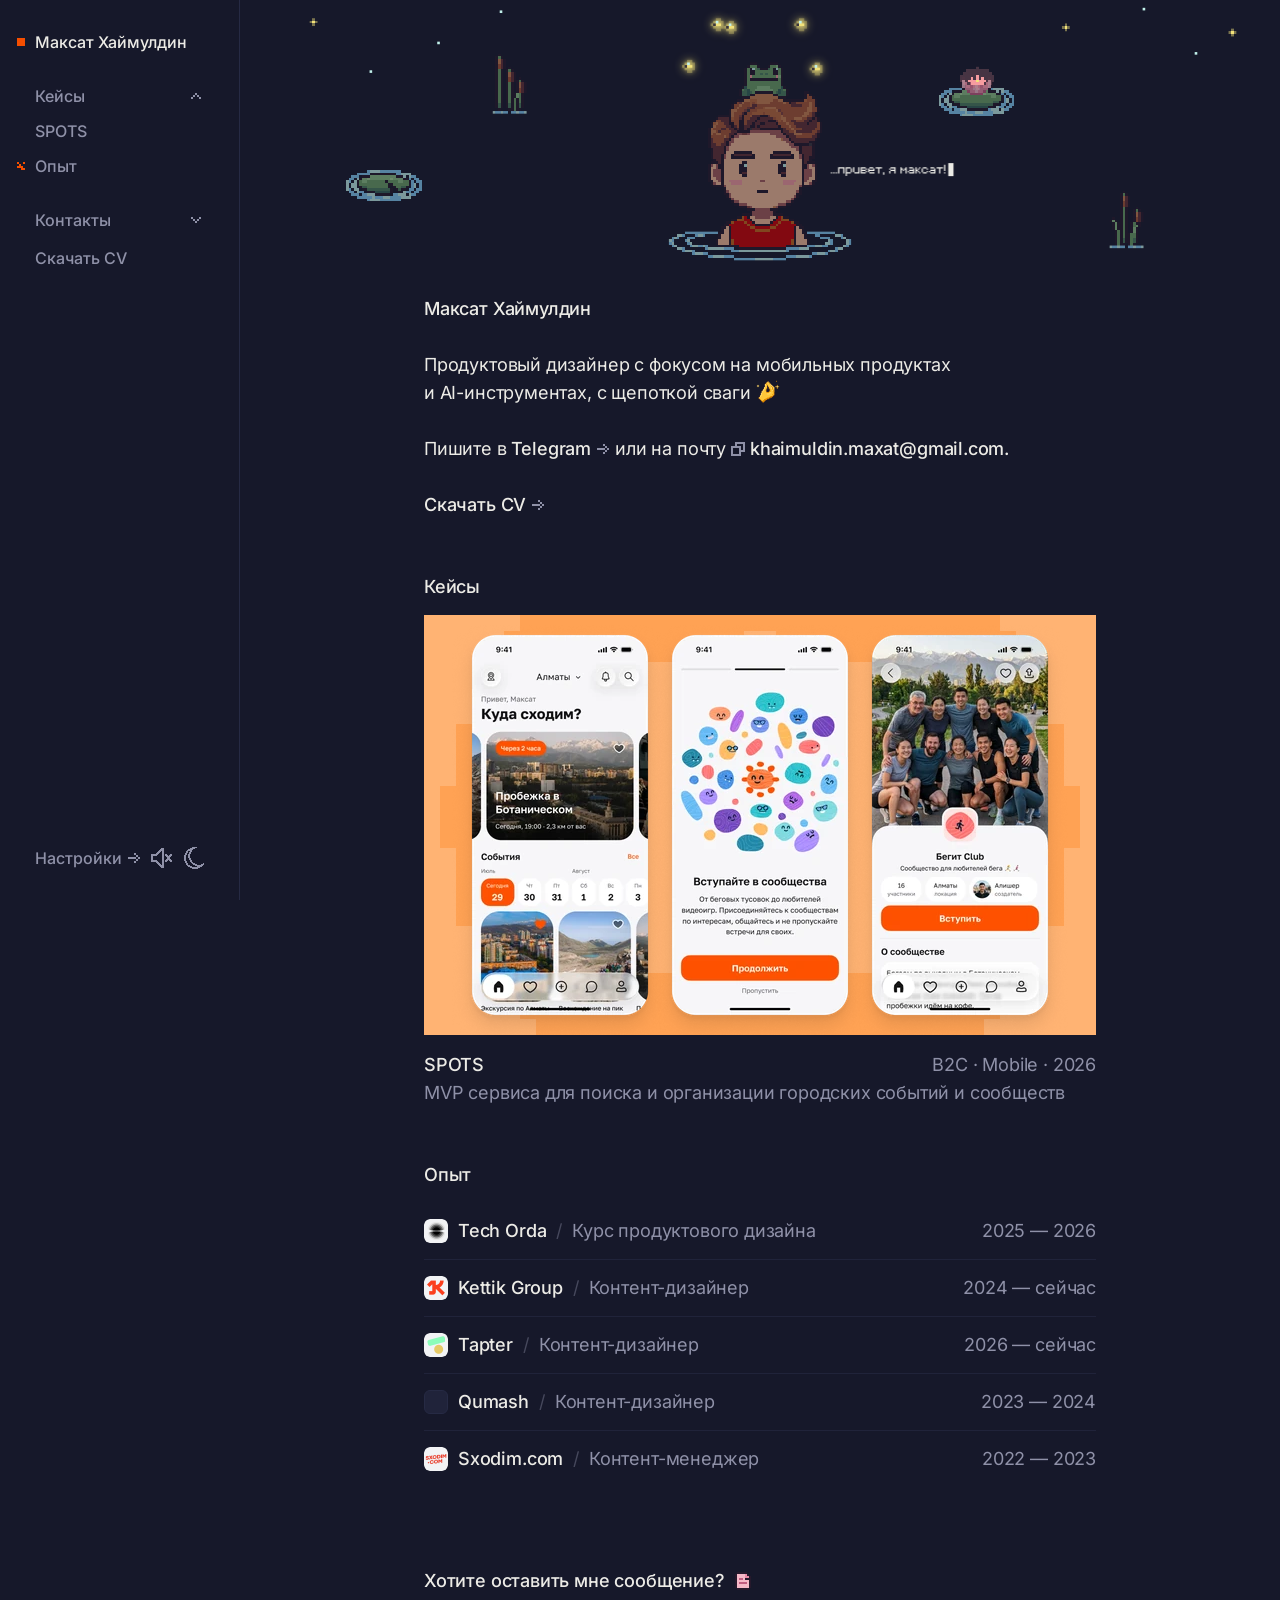
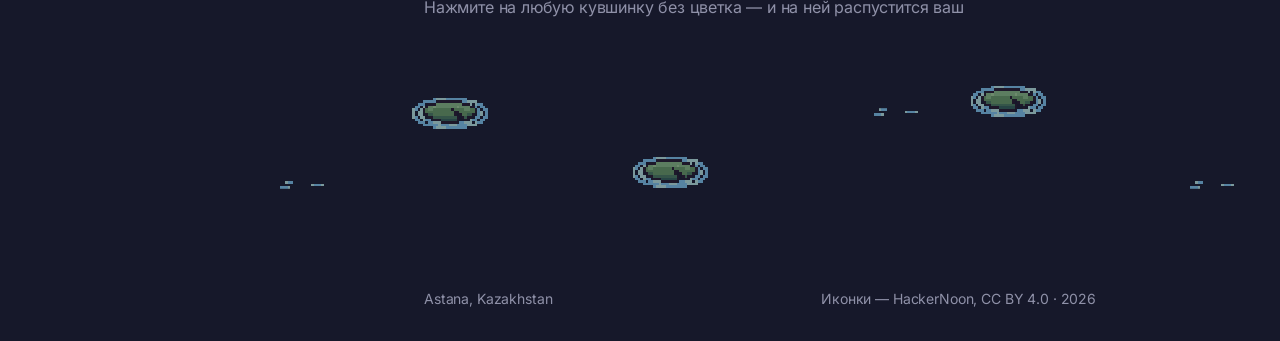
==== index.html @ 3e5da5f7 "Цветы-письма в покое покачиваются и крутят рябь, как кувшинки без цветка Co-Authored-By: Claude Opus" ====
<!doctype html>
<html lang="ru">
<head>
  <script>
    // Ночь — тёмная тема по времени устройства (с 20:00 до 6:00). Выбор кнопкой внизу меню запоминается.
    (function () {
      var h = new Date().getHours(), t = null;
      try { t = localStorage.getItem('theme'); } catch (e) {}
      document.documentElement.dataset.theme = t || (h >= 20 || h < 6 ? 'dark' : 'light');
    })();
  </script>
  <meta charset="utf-8">
  <meta name="viewport" content="width=device-width, initial-scale=1">
  <title>Максат Хаймулдин — продуктовый дизайнер</title>
  <meta name="description" content="Продуктовый дизайнер с фокусом на мобильных продуктах и AI-инструментах. Кейс SPOTS, опыт и контакты.">
  <meta name="robots" content="noindex">
  <meta property="og:type" content="website">
  <meta property="og:url" content="https://maxatkhaimuldin.com/">
  <meta property="og:title" content="Максат Хаймулдин — продуктовый дизайнер">
  <meta property="og:description" content="Продуктовый дизайнер с фокусом на мобильных продуктах и AI-инструментах.">
  <meta property="og:image" content="https://maxatkhaimuldin.com/assets/img/og.jpg">
  <link rel="icon" href="assets/icons/favicon.svg" type="image/svg+xml">
  <link rel="icon" href="assets/icons/favicon-32.png" sizes="32x32" type="image/png">
  <link rel="apple-touch-icon" href="assets/icons/apple-touch-icon.png">
  <link rel="preload" href="assets/fonts/inter.woff2" as="font" type="font/woff2" crossorigin>
  <link rel="stylesheet" href="assets/css/site.css?v=202611272227">
</head>
<body>
<div class="layout">

  <aside class="sidebar" aria-label="Меню">
    <div class="sidebar__top">
      <a class="nav-item sidebar__logo" href="./" aria-current="page" data-section="top">Максат Хаймулдин</a>
      <nav class="sidebar__menu" aria-label="Разделы">
        <div class="nav-group">
          <div class="nav-fold">
            <button class="nav-item nav-row nav-toggle--row" type="button" aria-expanded="true" aria-controls="nav-cases" data-section="cases">
              <span>Кейсы</span><svg class="chev" viewBox="0 0 16 16" aria-hidden="true" fill="currentColor"><path d="M5 9H3v2h2zM7 7H5v2h2zM9 5H7v2h2zM11 7H9v2h2zM13 9h-2v2h2z"/></svg>
            </button>
            <ul class="nav-sub" id="nav-cases">
              <li><a class="nav-item nav-item--sub" href="spots/">SPOTS</a></li>
            </ul>
          </div>
          <a class="nav-item" href="#experience" data-section="experience">Опыт</a>
        </div>
        <div class="nav-group">
          <div class="nav-fold is-closed">
            <button class="nav-item nav-row nav-toggle--row" type="button" aria-expanded="false" aria-controls="nav-contacts">
              <span>Контакты</span><svg class="chev" viewBox="0 0 16 16" aria-hidden="true" fill="currentColor"><path d="M5 9H3v2h2zM7 7H5v2h2zM9 5H7v2h2zM11 7H9v2h2zM13 9h-2v2h2z"/></svg>
            </button>
            <ul class="nav-sub" id="nav-contacts">
              <li><a class="nav-item nav-item--sub" href="https://t.me/mr_chiller312" target="_blank" rel="noopener">Telegram</a></li>
              <li><a class="nav-item nav-item--sub" href="mailto:khaimuldin.maxat@gmail.com">Почта</a></li>
              <li><a class="nav-item nav-item--sub" href="https://www.linkedin.com/in/maxat-khaimuldin/" target="_blank" rel="noopener">LinkedIn</a></li>
            </ul>
          </div>
          <a class="nav-item" href="cv/Maxat-Khaimuldin-CV.pdf" target="_blank" rel="noopener">Скачать CV</a>
        </div>
      </nav>
    </div>
    <div class="sidebar__tools"><span class="sidebar__tools-label">Настройки <svg viewBox="0 0 16 16" aria-hidden="true" fill="currentColor"><path d="M2 7h8v2H2zM8 3h2v2H8zM8 11h2v2H8zM10 5h2v2h-2zM10 9h2v2h-2zM12 7h2v2h-2z"/></svg></span>
      <button class="tool js-sound" type="button" aria-pressed="false" aria-label="Звук" title="Звук"><svg class="tool__ico tool__ico--on" viewBox="0 0 24 24" aria-hidden="true" fill="currentColor"><path fill="currentColor" d="M17 15v-1h-1v-1h1v-2h-1v-1h1V9h1v1h1v4h-1v1z"/><path fill="currentColor" d="M23 10v4h-1v2h-1v1h-1v1h-1v-1h-1v-1h1v-1h1v-1h1v-4h-1V9h-1V8h-1V7h1V6h1v1h1v1h1v2zM11 2v1h-1v1H9v1H8v1H7v1H6v1H1v8h5v1h1v1h1v1h1v1h1v1h1v1h3V2zm1 17h-1v-1h-1v-1H9v-1H8v-1H7v-1H3v-4h4V9h1V8h1V7h1V6h1V5h1z"/></svg><svg class="tool__ico tool__ico--off" viewBox="0 0 24 24" aria-hidden="true" fill="currentColor"><path fill="currentColor" d="M22 8v2h-1v1h-1v2h1v1h1v2h-2v-1h-1v-1h-1v1h-1v1h-2v-2h1v-1h1v-2h-1v-1h-1V8h2v1h1v1h1V9h1V8zM11 2v1h-1v1H9v1H8v1H7v1H6v1H1v8h5v1h1v1h1v1h1v1h1v1h1v1h3V2zm-8 8h4V9h1V8h1V7h1V6h1V5h1v14h-1v-1h-1v-1H9v-1H8v-1H7v-1H3z"/></svg></button>
      <button class="tool js-theme" type="button" aria-label="День и ночь" title="День и ночь"><svg class="tool__ico tool__ico--sun" viewBox="0 0 24 24" aria-hidden="true" fill="currentColor"><path fill="currentColor" d="M4 5H3V4h1V3h1v1h1v1h1v1h1v1H7v1H6V7H5V6H4zm-3 6h5v2H1zm6 6h1v1H7v1H6v1H5v1H4v-1H3v-1h1v-1h1v-1h1v-1h1zm4 1h2v5h-2zm0-17h2v5h-2zm7 10h5v2h-5zm-1-4h-1V6h1V5h1V4h1V3h1v1h1v1h-1v1h-1v1h-1v1h-1zm4 12v1h-1v1h-1v-1h-1v-1h-1v-1h-1v-1h1v-1h1v1h1v1h1v1zm-5-5h1v-4h-1V8h-2V7h-4v1H8v2H7v4h1v2h2v1h4v-1h2zm-1 0h-1v1h-4v-1H9v-4h1V9h4v1h1z"/></svg><svg class="tool__ico tool__ico--moon" viewBox="0 0 24 24" aria-hidden="true" fill="currentColor"><path fill="currentColor" d="M21 17v1h-2v1h-4v-1h-2v-1h-2v-1h-1v-2H9v-2H8V8h1V6h1V4h1V3h2V2h2V1h-5v1H8v1H6v1H5v1H4v2H3v2H2v6h1v2h1v2h1v1h1v1h2v1h2v1h6v-1h2v-1h2v-1h1v-1h1v-2zM8 20v-1H6v-2H5v-2H4V9h1V7h1V5h2v1H7v2H6v4h1v2h1v2h1v1h1v1h1v1h2v1h2v1h-5v-1z"/></svg></button>
    </div>
  </aside>

  <main class="main">
    <div class="scene" aria-hidden="true">
      <div class="stage" data-w="1200" data-h="340">
        <div class="spr hero" style="left:495px;top:75px">
          <img class="hero__head" src="assets/img/px/head-open.png" alt="" width="210" height="225">
          <span class="hero__ripple rip rip--loop"><img src="assets/img/px/ripple-1.png?v=2" alt=""><img src="assets/img/px/ripple-2.png?v=2" alt=""><img src="assets/img/px/ripple-3.png?v=2" alt=""></span>
          <img class="hero__frog" src="assets/img/px/frog-idle.png" alt="" width="57" height="42">
        </div>
        <div class="spr reeds" style="left:292px;top:59px"><img src="assets/img/px/reeds-left.png" alt="" width="39" height="72"><span class="reeds__wave rip"><img src="assets/img/px/reeds-wave-1.png" alt=""><img src="assets/img/px/reeds-wave-2.png" alt=""></span></div>
        <div class="spr reeds" style="left:1003px;top:214px"><img src="assets/img/px/reeds-right.png" alt="" width="39" height="72"><span class="reeds__wave rip"><img src="assets/img/px/reeds-wave-1.png" alt=""><img src="assets/img/px/reeds-wave-2.png" alt=""></span></div>
        <div class="spr lily" style="left:120px;top:184px"><span class="lily__ripple rip rip--loop"><img src="assets/img/px/lily-ripple-1.png?v=2" alt=""><img src="assets/img/px/lily-ripple-2.png?v=2" alt=""><img src="assets/img/px/lily-ripple-3.png?v=2" alt=""></span><img class="lily__body" src="assets/img/px/pad.png" alt="" width="93" height="51"></div>
        <div class="spr lily" style="left:803px;top:86px"><span class="lily__ripple rip rip--loop"><img src="assets/img/px/lily-ripple-1.png?v=2" alt=""><img src="assets/img/px/lily-ripple-2.png?v=2" alt=""><img src="assets/img/px/lily-ripple-3.png?v=2" alt=""></span><img class="lily__body" src="assets/img/px/flower-pink-header.png" alt="" width="93" height="51"></div>
        <span class="spr fly day-only" style="left:531px;top:38px"><img src="assets/img/px/dragonfly1.png" alt="" width="18" height="9"></span>
        <span class="spr fly day-only" style="left:672px;top:9px"><img src="assets/img/px/dragonfly2.png" alt="" width="18" height="9"></span>
        <span class="spr fly day-only" style="left:780px;top:60px"><img src="assets/img/px/dragonfly1.png" alt="" width="18" height="9"></span>
        <img class="spr lily-glow night-only" src="assets/img/px/lily-glow.png" alt="" width="60" height="42" style="left:819px;top:77px">
        <img class="spr star star--big night-only" src="assets/img/px/star-big.png" alt="" width="9" height="9" style="left:81px;top:21px">
        <img class="spr star star--small night-only" src="assets/img/px/star-small.png" alt="" width="3" height="3" style="left:228px;top:48px">
        <img class="spr star star--small night-only" src="assets/img/px/star-small.png" alt="" width="3" height="3" style="left:300px;top:12px">
        <img class="spr star star--big night-only" src="assets/img/px/star-big.png" alt="" width="9" height="9" style="left:948px;top:27px">
        <img class="spr star star--small night-only" src="assets/img/px/star-small.png" alt="" width="3" height="3" style="left:1101px;top:60px">
        <img class="spr star star--small night-only" src="assets/img/px/star-small.png" alt="" width="3" height="3" style="left:1041px;top:9px">
        <img class="spr star star--small night-only" src="assets/img/px/star-small.png" alt="" width="3" height="3" style="left:150px;top:81px">
        <img class="spr star star--big night-only" src="assets/img/px/star-big.png" alt="" width="9" height="9" style="left:1140px;top:33px">
        <span class="spr firefly night-only" style="left:420px;top:6px" data-on="1"><img src="assets/img/px/firefly-on.png" alt="" width="15" height="15"></span>
        <span class="spr firefly night-only" style="left:470px;top:60px" data-on="0"><img src="assets/img/px/firefly-on.png" alt="" width="15" height="15"></span>
        <span class="spr firefly night-only" style="left:600px;top:12px" data-on="1"><img src="assets/img/px/firefly-on.png" alt="" width="15" height="15"></span>
        <span class="spr firefly night-only" style="left:760px;top:30px" data-on="1"><img src="assets/img/px/firefly-on.png" alt="" width="15" height="15"></span>
        <span class="spr firefly night-only" style="left:800px;top:70px" data-on="0"><img src="assets/img/px/firefly-on.png" alt="" width="15" height="15"></span>
        <canvas class="tongue" width="400" height="114"></canvas>
        <div class="spr speech" style="left:681px;top:186px">
          <span class="speech__clip"><svg data-phrase="greet" data-left="681" data-edges="2.2,4.98,7.76,16.4,25.03,33.67,42.31,50.95,59.59,62.37,62.37,75.25,75.25,88.14,96.78,103.95,112.59,121.23,129.87,132.65" data-adv="2.93,5.71,8.49,17.13,25.77,34.41,43.05,51.68,60.32,63.1,67.35,75.99,80.23,88.87,97.51,104.68,113.32,121.96,130.6,133.38" width="135" height="18" viewBox="0 0 135 18" aria-label="...привет, я максат!"><path fill="currentColor" d="M0.732 12.535H2.197V14H0.732ZM3.512 12.535H4.977V14H3.512ZM6.292 12.535H7.757V14H6.292ZM9.071 14V6.676H16.396V14H14.931V8.141H10.536V14ZM17.711 6.676H23.57V8.141H25.035V12.535H23.57V14H19.175V16.93H17.711ZM23.57 8.141H19.175V12.535H23.57ZM32.209 6.676H33.674V14H27.814V12.535H32.209ZM27.814 6.676H26.35V12.535H27.814ZM40.848 6.676H34.989V14H40.848V12.535H36.454V11.07H40.848V9.605H36.454V8.141H40.848ZM40.848 8.141H42.313V9.605H40.848ZM40.848 11.07H42.313V12.535H40.848ZM43.628 8.141H45.093V9.605H49.487V8.141H50.952V11.07H45.093V12.535H43.628ZM45.093 6.676H49.487V8.141H45.093ZM45.093 12.535H50.952V14H45.093ZM52.267 6.676H59.591V8.141H56.661V14H55.196V8.141H52.267ZM60.906 12.535H62.371V15.465H60.906ZM69.395 6.676H75.254V14H73.789V11.07H69.395V9.605H67.93V8.141H69.395ZM69.395 8.141V9.605H73.789V8.141ZM69.395 11.07V14H67.93V11.07ZM80.814 6.676H82.279V8.141H83.743V9.605H82.279V14H80.814ZM85.208 8.141H86.673V6.676H88.138V14H86.673V9.605H85.208ZM83.743 9.605H85.208V11.07H83.743ZM95.312 8.141V9.605H90.918V11.07H95.312V12.535H90.918V14H96.777V8.141ZM95.312 8.141H90.918V6.676H95.312ZM90.918 11.07V12.535H89.453V11.07ZM102.486 6.676H103.951V8.141H102.486ZM102.486 12.535H103.951V14H102.486ZM101.021 11.07H102.486V12.535H101.021ZM101.021 8.141H102.486V9.605H101.021ZM99.557 6.676H98.092V14H99.557V11.07H101.021V9.605H99.557ZM106.731 6.676H111.125V8.141H106.731ZM111.125 8.141H112.59V9.605H111.125ZM111.125 11.07H112.59V12.535H111.125ZM106.731 12.535H111.125V14H106.731ZM106.731 8.141V12.535H105.266V8.141ZM119.764 8.141V9.605H115.37V11.07H119.764V12.535H115.37V14H121.229V8.141ZM119.764 8.141H115.37V6.676H119.764ZM115.37 11.07V12.535H113.905V11.07ZM122.544 6.676H129.868V8.141H126.939V14H125.474V8.141H122.544ZM131.183 3.746H132.648V11.07H131.183ZM131.183 12.535H132.648V14H131.183Z"/></svg><svg data-phrase="dragonflies" data-left="681" data-when="day" data-edges="2.2,5.13,8.06,16.85,28.56,35.89,44.68,53.47,53.47,66.65,75.44,75.44,88.62,97.41,106.2,114.99,122.31,131.1,139.89,148.68,151.61" data-adv="2.93,5.86,8.79,17.58,29.3,36.62,45.41,54.2,58.59,67.38,76.17,80.57,89.36,98.14,106.93,115.72,123.05,131.84,140.62,149.41,152.34" width="154" height="18" viewBox="0 0 154 18" hidden aria-label="...тыкни на стрекозу!"><path fill="currentColor" d="M0.732 12.535H2.197V14H0.732ZM3.662 12.535H5.127V14H3.662ZM6.592 12.535H8.057V14H6.592ZM9.521 6.676H16.846V8.141H13.916V14H12.451V8.141H9.521ZM27.1 6.676H28.564V14H27.1ZM18.311 6.676H19.775V9.605H24.17V11.07H25.635V12.535H24.17V14H18.311ZM24.17 11.07H19.775V12.535H24.17ZM34.424 6.676H35.889V8.141H34.424ZM34.424 12.535H35.889V14H34.424ZM32.959 11.07H34.424V12.535H32.959ZM32.959 8.141H34.424V9.605H32.959ZM31.494 6.676H30.029V14H31.494V11.07H32.959V9.605H31.494ZM37.354 6.676H38.818V9.605H43.213V6.676H44.678V14H43.213V11.07H38.818V14H37.354ZM52.002 6.676H53.467V14H47.607V12.535H52.002ZM47.607 6.676H46.143V12.535H47.607ZM59.326 6.676H60.791V9.605H65.186V6.676H66.65V14H65.186V11.07H60.791V14H59.326ZM73.975 8.141V9.605H69.58V11.07H73.975V12.535H69.58V14H75.439V8.141ZM73.975 8.141H69.58V6.676H73.975ZM69.58 11.07V12.535H68.115V11.07ZM82.764 6.676H87.158V8.141H82.764ZM87.158 8.141H88.623V9.605H87.158ZM87.158 11.07H88.623V12.535H87.158ZM82.764 12.535H87.158V14H82.764ZM82.764 8.141V12.535H81.299V8.141ZM90.088 6.676H97.412V8.141H94.482V14H93.018V8.141H90.088ZM98.877 6.676H104.736V8.141H106.201V12.535H104.736V14H100.342V16.93H98.877ZM104.736 8.141H100.342V12.535H104.736ZM107.666 8.141H109.131V9.605H113.525V8.141H114.99V11.07H109.131V12.535H107.666ZM109.131 6.676H113.525V8.141H109.131ZM109.131 12.535H114.99V14H109.131ZM120.85 6.676H122.314V8.141H120.85ZM120.85 12.535H122.314V14H120.85ZM119.385 11.07H120.85V12.535H119.385ZM119.385 8.141H120.85V9.605H119.385ZM117.92 6.676H116.455V14H117.92V11.07H119.385V9.605H117.92ZM125.244 6.676H129.639V8.141H131.104V12.535H129.639V14H125.244V12.535H123.779V8.141H125.244ZM125.244 8.141V12.535H129.639V8.141ZM132.568 6.676H138.428V8.141H132.568ZM138.428 8.141H139.893V9.605H138.428ZM138.428 11.07H139.893V12.535H138.428ZM132.568 12.535H138.428V14H132.568ZM134.033 9.605H138.428V11.07H134.033ZM147.217 6.676H148.682V15.465H147.217V14H142.822V12.535H147.217ZM141.357 6.676H142.822V12.535H141.357ZM141.357 15.465H147.217V16.93H141.357ZM150.146 3.746H151.611V11.07H150.146ZM150.146 12.535H151.611V14H150.146Z"/></svg><svg data-phrase="fireflies" data-left="677" data-when="night" data-edges="2.2,5.13,8.06,16.85,28.56,35.89,44.68,53.47,53.47,66.65,75.44,75.44,88.62,97.41,106.2,114.99,123.78,132.57,139.89,147.22,156.01,158.94" data-adv="2.93,5.86,8.79,17.58,29.3,36.62,45.41,54.2,58.59,67.38,76.17,80.57,89.36,98.14,106.93,115.72,124.51,133.3,140.62,147.95,156.74,159.67" width="161" height="18" viewBox="0 0 161 18" hidden aria-label="...тыкни на светлячка!"><path fill="currentColor" d="M0.732 12.535H2.197V14H0.732ZM3.662 12.535H5.127V14H3.662ZM6.592 12.535H8.057V14H6.592ZM9.521 6.676H16.846V8.141H13.916V14H12.451V8.141H9.521ZM27.1 6.676H28.564V14H27.1ZM18.311 6.676H19.775V9.605H24.17V11.07H25.635V12.535H24.17V14H18.311ZM24.17 11.07H19.775V12.535H24.17ZM34.424 6.676H35.889V8.141H34.424ZM34.424 12.535H35.889V14H34.424ZM32.959 11.07H34.424V12.535H32.959ZM32.959 8.141H34.424V9.605H32.959ZM31.494 6.676H30.029V14H31.494V11.07H32.959V9.605H31.494ZM37.354 6.676H38.818V9.605H43.213V6.676H44.678V14H43.213V11.07H38.818V14H37.354ZM52.002 6.676H53.467V14H47.607V12.535H52.002ZM47.607 6.676H46.143V12.535H47.607ZM59.326 6.676H60.791V9.605H65.186V6.676H66.65V14H65.186V11.07H60.791V14H59.326ZM73.975 8.141V9.605H69.58V11.07H73.975V12.535H69.58V14H75.439V8.141ZM73.975 8.141H69.58V6.676H73.975ZM69.58 11.07V12.535H68.115V11.07ZM82.764 6.676H87.158V8.141H82.764ZM87.158 8.141H88.623V9.605H87.158ZM87.158 11.07H88.623V12.535H87.158ZM82.764 12.535H87.158V14H82.764ZM82.764 8.141V12.535H81.299V8.141ZM95.947 6.676H90.088V14H95.947V12.535H91.553V11.07H95.947V9.605H91.553V8.141H95.947ZM95.947 8.141H97.412V9.605H95.947ZM95.947 11.07H97.412V12.535H95.947ZM98.877 8.141H100.342V9.605H104.736V8.141H106.201V11.07H100.342V12.535H98.877ZM100.342 6.676H104.736V8.141H100.342ZM100.342 12.535H106.201V14H100.342ZM107.666 6.676H114.99V8.141H112.061V14H110.596V8.141H107.666ZM119.385 6.676H123.779V14H122.314V8.141H119.385ZM116.455 9.605H117.92V14H116.455ZM117.92 8.141H119.385V9.605H117.92ZM126.709 6.676H132.568V14H131.104V11.07H126.709V9.605H125.244V8.141H126.709ZM126.709 8.141V9.605H131.104V8.141ZM126.709 11.07V14H125.244V11.07ZM134.033 6.676H135.498V9.605H134.033ZM138.428 6.676H139.893V14H138.428V11.07H135.498V9.605H138.428ZM145.752 6.676H147.217V8.141H145.752ZM145.752 12.535H147.217V14H145.752ZM144.287 11.07H145.752V12.535H144.287ZM144.287 8.141H145.752V9.605H144.287ZM142.822 6.676H141.357V14H142.822V11.07H144.287V9.605H142.822ZM154.541 8.141V9.605H150.146V11.07H154.541V12.535H150.146V14H156.006V8.141ZM154.541 8.141H150.146V6.676H154.541ZM150.146 11.07V12.535H148.682V11.07ZM157.471 3.746H158.936V11.07H157.471ZM157.471 12.535H158.936V14H157.471Z"/></svg><svg data-phrase="sleepless" data-left="681" data-when="night" data-edges="2.2,5.13,8.06,16.85,25.63,25.63,38.82,47.61,56.4,65.19,73.97,82.76,91.55" data-adv="2.93,5.86,8.79,17.58,26.37,30.76,39.55,48.34,57.13,65.92,74.71,83.5,92.29" width="94" height="18" viewBox="0 0 94 18" hidden aria-label="...не спится?"><path fill="currentColor" d="M0.732 12.535H2.197V14H0.732ZM3.662 12.535H5.127V14H3.662ZM6.592 12.535H8.057V14H6.592ZM9.521 6.676H10.986V9.605H15.381V6.676H16.846V14H15.381V11.07H10.986V14H9.521ZM18.311 8.141H19.775V9.605H24.17V8.141H25.635V11.07H19.775V12.535H18.311ZM19.775 6.676H24.17V8.141H19.775ZM19.775 12.535H25.635V14H19.775ZM32.959 6.676H37.354V8.141H32.959ZM37.354 8.141H38.818V9.605H37.354ZM37.354 11.07H38.818V12.535H37.354ZM32.959 12.535H37.354V14H32.959ZM32.959 8.141V12.535H31.494V8.141ZM40.283 14V6.676H47.607V14H46.143V8.141H41.748V14ZM54.932 6.676H56.396V14H50.537V12.535H54.932ZM50.537 6.676H49.072V12.535H50.537ZM57.861 6.676H65.186V8.141H62.256V14H60.791V8.141H57.861ZM68.115 6.676H72.51V8.141H68.115ZM72.51 8.141H73.975V9.605H72.51ZM72.51 11.07H73.975V12.535H72.51ZM68.115 12.535H72.51V14H68.115ZM68.115 8.141V12.535H66.65V8.141ZM76.904 6.676H82.764V14H81.299V11.07H76.904V9.605H75.439V8.141H76.904ZM76.904 8.141V9.605H81.299V8.141ZM76.904 11.07V14H75.439V11.07ZM84.229 5.211H85.693V6.676H84.229ZM87.158 12.535H88.623V14H87.158ZM87.158 9.605H88.623V11.07H87.158ZM88.623 8.141H90.088V9.605H88.623ZM90.088 5.211H91.553V8.141H90.088ZM90.088 3.746V5.211H85.693V3.746Z"/></svg><svg data-phrase="frog" data-left="681" data-when="catch" data-edges="2.2,5.13,8.06,16.85,25.63,34.42,43.21,52.0,60.79,69.58,72.51,72.51,84.23,93.02,101.81,110.6" data-adv="2.93,5.86,8.79,17.58,26.37,35.16,43.95,52.73,61.52,70.31,73.24,77.64,84.96,93.75,102.54,111.33" width="113" height="18" viewBox="0 0 113 18" hidden aria-label="...наелась, ква?"><path fill="currentColor" d="M0.732 12.535H2.197V14H0.732ZM3.662 12.535H5.127V14H3.662ZM6.592 12.535H8.057V14H6.592ZM9.521 6.676H10.986V9.605H15.381V6.676H16.846V14H15.381V11.07H10.986V14H9.521ZM24.17 8.141V9.605H19.775V11.07H24.17V12.535H19.775V14H25.635V8.141ZM24.17 8.141H19.775V6.676H24.17ZM19.775 11.07V12.535H18.311V11.07ZM27.1 8.141H28.564V9.605H32.959V8.141H34.424V11.07H28.564V12.535H27.1ZM28.564 6.676H32.959V8.141H28.564ZM28.564 12.535H34.424V14H28.564ZM38.818 6.676H43.213V14H41.748V8.141H38.818ZM35.889 9.605H37.354V14H35.889ZM37.354 8.141H38.818V9.605H37.354ZM50.537 8.141V9.605H46.143V11.07H50.537V12.535H46.143V14H52.002V8.141ZM50.537 8.141H46.143V6.676H50.537ZM46.143 11.07V12.535H44.678V11.07ZM54.932 6.676H59.326V8.141H54.932ZM59.326 8.141H60.791V9.605H59.326ZM59.326 11.07H60.791V12.535H59.326ZM54.932 12.535H59.326V14H54.932ZM54.932 8.141V12.535H53.467V8.141ZM62.256 6.676H63.721V9.605H68.115V11.07H69.58V12.535H68.115V14H62.256ZM68.115 11.07H63.721V12.535H68.115ZM71.045 12.535H72.51V15.465H71.045ZM82.764 6.676H84.229V8.141H82.764ZM82.764 12.535H84.229V14H82.764ZM81.299 11.07H82.764V12.535H81.299ZM81.299 8.141H82.764V9.605H81.299ZM79.834 6.676H78.369V14H79.834V11.07H81.299V9.605H79.834ZM91.553 6.676H85.693V14H91.553V12.535H87.158V11.07H91.553V9.605H87.158V8.141H91.553ZM91.553 8.141H93.018V9.605H91.553ZM91.553 11.07H93.018V12.535H91.553ZM100.342 8.141V9.605H95.947V11.07H100.342V12.535H95.947V14H101.807V8.141ZM100.342 8.141H95.947V6.676H100.342ZM95.947 11.07V12.535H94.482V11.07ZM103.271 5.211H104.736V6.676H103.271ZM106.201 12.535H107.666V14H106.201ZM106.201 9.605H107.666V11.07H106.201ZM107.666 8.141H109.131V9.605H107.666ZM109.131 5.211H110.596V8.141H109.131ZM109.131 3.746V5.211H104.736V3.746Z"/></svg></span>
          <span class="speech__cursor"></span>
        </div>
      </div>
    </div>

    <div class="col">
      <section class="intro">
        <h1 class="row__name">Максат Хаймулдин</h1>
        <p>Продуктовый дизайнер с фокусом на мобильных продуктах <br>и AI-инструментах, с щепоткой&nbsp;сваги&nbsp;<img class="sticker" src="assets/img/px/pinch.webp" width="24" height="24" alt=""></p>
        <p class="intro__line">
          <span>Пишите в</span>
          <a class="ilink" href="https://t.me/mr_chiller312" target="_blank" rel="noopener">Telegram
            <svg viewBox="0 0 16 16" aria-hidden="true" fill="currentColor"><path d="M2 7h8v2H2zM8 3h2v2H8zM8 11h2v2H8zM10 5h2v2h-2zM10 9h2v2h-2zM12 7h2v2h-2z"/></svg></a>
          <span>или на почту</span>
          <button class="ilink js-copy" type="button" data-copy="khaimuldin.maxat@gmail.com" title="Скопировать адрес">
            <svg viewBox="0 0 16 16" aria-hidden="true" fill="currentColor"><path d="M5 1h10v2H5zM5 3h2v2H5zM13 3h2v8h-2zM1 5h10v2H1zM1 7h2v8H1zM9 7h2v8H9zM11 9h2v2h-2zM3 13h6v2H3z"/></svg>khaimuldin.maxat@gmail.com.</button>
          <span class="copy-hint" aria-live="polite"></span>
        </p>
        <p><a class="ilink" href="cv/Maxat-Khaimuldin-CV.pdf" target="_blank" rel="noopener">Скачать CV
          <svg viewBox="0 0 16 16" aria-hidden="true" fill="currentColor"><path d="M2 7h8v2H2zM8 3h2v2H8zM8 11h2v2H8zM10 5h2v2h-2zM10 9h2v2h-2zM12 7h2v2h-2z"/></svg></a></p>
      </section>

      <div class="home-sections">
        <section id="cases">
          <h2 class="section-header">Кейсы</h2>
          <div class="cases">
            <a class="case-card" href="spots/">
              <div class="case-card__preview waves" data-colors="#ffb373,#ffa254">
                <canvas class="waves__fx" aria-hidden="true"></canvas>
                <div class="waves__phones">
                  <img class="phone" src="assets/img/v2/phone-main-1x.webp" srcset="assets/img/v2/phone-main-1x.webp 216w, assets/img/v2/phone-main.webp 432w" sizes="(max-width: 720px) 33vw, 216px" alt="Главный экран SPOTS с подборкой событий" width="216" height="420">
                  <img class="phone phone--mid" src="assets/img/v2/phone-onboarding-1x.webp" srcset="assets/img/v2/phone-onboarding-1x.webp 216w, assets/img/v2/phone-onboarding.webp 432w" sizes="(max-width: 720px) 33vw, 216px" alt="Онбординг SPOTS: выбор сообществ" width="216" height="420">
                  <img class="phone" src="assets/img/v2/phone-community-1x.webp" srcset="assets/img/v2/phone-community-1x.webp 216w, assets/img/v2/phone-community.webp 432w" sizes="(max-width: 720px) 33vw, 216px" alt="Страница сообщества в SPOTS" width="216" height="420">
                </div>
              </div>
              <div>
                <p class="case-card__title"><b>SPOTS</b><span class="muted">B2C · Mobile · 2026</span></p>
                <p class="muted">MVP сервиса для поиска и организации городских событий и сообществ</p>
              </div>
            </a>
          </div>
        </section>

        <section id="experience">
          <h2 class="section-header">Опыт</h2>
          <ul class="rows">
            <li><span class="row__left"><img class="row__logo" src="assets/img/v2/logo-techorda.png" alt="" width="24" height="24"><span class="row__name">Tech Orda</span><span class="row__slash">/</span><span class="muted">Курс продуктового дизайна</span></span><span class="row__meta">2025 — 2026</span></li>
            <li><span class="row__left"><img class="row__logo" src="assets/img/v2/logo-kettik.png" alt="" width="24" height="24"><span class="row__name">Kettik Group</span><span class="row__slash">/</span><span class="muted">Контент-дизайнер</span></span><span class="row__meta">2024 — сейчас</span></li>
            <li><span class="row__left"><img class="row__logo" src="assets/img/v2/logo-tapter.png" alt="" width="24" height="24"><span class="row__name">Tapter</span><span class="row__slash">/</span><span class="muted">Контент-дизайнер</span></span><span class="row__meta">2026 — сейчас</span></li>
            <li><span class="row__left"><span class="row__logo row__logo--empty"></span><span class="row__name">Qumash</span><span class="row__slash">/</span><span class="muted">Контент-дизайнер</span></span><span class="row__meta">2023 — 2024</span></li>
            <li><span class="row__left"><img class="row__logo" src="assets/img/v2/logo-sxodim.png" alt="" width="24" height="24"><span class="row__name">Sxodim.com</span><span class="row__slash">/</span><span class="muted">Контент-менеджер</span></span><span class="row__meta">2022 — 2023</span></li>
          </ul>
        </section>
      </div>
    </div>

    <div class="bottom">
      <section class="pond" aria-labelledby="pond-title">
        <div class="pond__cta col">
          <p class="pond__title" id="pond-title">Хотите оставить мне сообщение? <svg class="pond__paper js-paper" viewBox="0 0 8 9" aria-hidden="true"></svg></p>
          <p class="pond__hint">Нажмите на любую кувшинку без цветка — и на ней распустится ваш</p>
        </div>
        <div class="pond__scene">
          <div class="stage" data-w="1200" data-h="180">
            <span class="spr water" style="left:722px;top:66px;--d:-0.3s" aria-hidden="true"><img src="assets/img/px/water-spot-1.png" alt="" width="75" height="9"><img src="assets/img/px/water-spot-2.png" alt="" width="75" height="9"></span>
            <span class="spr water" style="left:37px;top:150px;--d:-1.1s" aria-hidden="true"><img src="assets/img/px/water-spot-1.png" alt="" width="75" height="9"><img src="assets/img/px/water-spot-2.png" alt="" width="75" height="9"></span>
            <span class="spr water" style="left:1087px;top:150px;--d:-0.7s" aria-hidden="true"><img src="assets/img/px/water-spot-1.png" alt="" width="75" height="9"><img src="assets/img/px/water-spot-2.png" alt="" width="75" height="9"></span>
            <button class="spr lily lily--free" type="button" style="left:196px;top:42px;--d:-0.0s" aria-label="Оставить сообщение" data-free="0">
              <span class="lily__ripple rip rip--loop"><img src="assets/img/px/lily-ripple-1.png?v=2" alt=""><img src="assets/img/px/lily-ripple-2.png?v=2" alt=""><img src="assets/img/px/lily-ripple-3.png?v=2" alt=""></span><img class="lily__body" src="assets/img/px/pad.png" alt="" width="93" height="51"><svg class="lily__paper js-paper" viewBox="0 0 8 9" aria-hidden="true"></svg>
            </button>
            <button class="spr lily lily--free" type="button" style="left:840px;top:28px;--d:-0.5s" aria-label="Оставить сообщение" data-free="1">
              <span class="lily__ripple rip rip--loop"><img src="assets/img/px/lily-ripple-1.png?v=2" alt=""><img src="assets/img/px/lily-ripple-2.png?v=2" alt=""><img src="assets/img/px/lily-ripple-3.png?v=2" alt=""></span><img class="lily__body" src="assets/img/px/pad.png" alt="" width="93" height="51"><svg class="lily__paper js-paper" viewBox="0 0 8 9" aria-hidden="true"></svg>
            </button>
            <button class="spr lily lily--free" type="button" style="left:450px;top:110px;--d:-1.0s" aria-label="Оставить сообщение" data-free="2">
              <span class="lily__ripple rip rip--loop"><img src="assets/img/px/lily-ripple-1.png?v=2" alt=""><img src="assets/img/px/lily-ripple-2.png?v=2" alt=""><img src="assets/img/px/lily-ripple-3.png?v=2" alt=""></span><img class="lily__body" src="assets/img/px/pad.png" alt="" width="93" height="51"><svg class="lily__paper js-paper" viewBox="0 0 8 9" aria-hidden="true"></svg>
            </button>
          </div>
        </div>
        <form class="note note--form letter" id="pond-form" hidden novalidate aria-label="Сообщение">
          <div class="letter__sheet">
            <label class="letter__body">
              <span class="visually-hidden">Текст сообщения</span>
              <textarea name="message" maxlength="140" rows="4" placeholder="привет, максат!" required></textarea>
            </label>
            <label class="letter__sign">
              <span aria-hidden="true">—</span>
              <span class="visually-hidden">Имя</span>
              <input name="name" type="text" maxlength="40" placeholder="подпись" autocomplete="name">
            </label>
            <div class="letter__bar">
              <div class="note__swatches"></div>
              <button class="letter__send" type="submit" aria-label="Отправить"><svg viewBox="0 0 16 16" aria-hidden="true" fill="currentColor"><path d="M2 7h8v2H2zM8 3h2v2H8zM8 11h2v2H8zM10 5h2v2h-2zM10 9h2v2h-2zM12 7h2v2h-2z"/></svg></button>
            </div>
            <p class="note__error" role="alert" hidden></p>
          </div>
          <input class="visually-hidden" type="text" name="_gotcha" tabindex="-1" autocomplete="off" aria-hidden="true">
        </form>
        <div class="note note--read letter" id="pond-note" hidden role="dialog" aria-label="Сообщение"></div>
      </section>
      <footer class="footer col">
        <span>Astana, Kazakhstan</span>
        <span class="footer__right"><a href="https://github.com/hackernoon/pixel-icon-library" target="_blank" rel="noopener">Иконки — HackerNoon</a>, <a href="https://creativecommons.org/licenses/by/4.0/deed.ru" target="_blank" rel="noopener">CC BY 4.0</a> · 2026</span>
      </footer>
    </div>
  </main>

</div>
<script src="assets/js/site.js?v=202611272227"></script>
<script src="assets/js/pond.js?v=202611272227"></script>
<script src="assets/js/waves.js?v=202611272227"></script>
<script src="assets/js/messages.js?v=202611272227"></script>
</body>
</html>
---- assets/css/site.css ----
/* Maxat Khaimuldin — сайт-портфолио, версия 2.
   Значения из макета в Figma (файл «Сайт-портфолио 10.0»): десктоп 1440, боковое меню 240,
   колонка контента 672 по центру области 1200. Цвета — переменные коллекции Portfolio. */

@font-face {
  font-family: "Inter";
  src: url("../fonts/inter.woff2") format("woff2");
  font-weight: 400 600;
  font-style: normal;
  font-display: swap;
}
/* GNF (Nytrock, freeware) — только в письме у пруда. Латиница и кириллица, 15 px = сетка шрифта. */
@font-face {
  font-family: "GNF";
  src: url("../fonts/gnf.woff2") format("woff2");
  font-display: swap;
}

:root {
  --text: #151513;
  --text-2: #7d7d75;
  --bg: #ffffff;
  --subtle: #f2f3f5;
  --border: #ecece7;
  --spots: #ffb373;
  --accent: #f54e00;

  --sidebar: 240px;
  --main: 1200px;
  --col: 672px;

  --f: "Inter", system-ui, -apple-system, sans-serif;
  --ease: cubic-bezier(.2, .7, .2, 1);
}

/* Ночь: режим Dark коллекции Portfolio в Figma */
html[data-theme="dark"] {
  --text: #ecebe6;
  --text-2: #8f91a8;
  --bg: #16182a;
  --subtle: #20233a;
  --border: #262a44;
  --spots: #6e3516;
  color-scheme: dark;
}
html[data-theme="dark"] .only-light, html:not([data-theme="dark"]) .only-dark { display: none !important; }

*, *::before, *::after { box-sizing: border-box; }
html { scroll-behavior: smooth; }
@media (prefers-reduced-motion: reduce) { html { scroll-behavior: auto; } }
html { -webkit-text-size-adjust: 100%; }
body {
  margin: 0;
  font-family: var(--f);
  font-size: 18px;
  line-height: 28px;
  letter-spacing: -0.01em;
  color: var(--text);
  background: var(--bg);
  -webkit-font-smoothing: antialiased;
  text-rendering: optimizeLegibility;
}
img { display: block; max-width: 100%; height: auto; }
a { color: inherit; text-decoration: none; }
p, h1, h2, h3 { margin: 0; }
h1, h2, h3 { font-size: inherit; font-weight: 500; }
ul { margin: 0; padding: 0; list-style: none; }
button { font: inherit; color: inherit; background: none; border: 0; padding: 0; cursor: pointer; letter-spacing: inherit; }
:focus-visible { outline: 2px solid var(--text); outline-offset: 3px; }
.visually-hidden { position: absolute; width: 1px; height: 1px; overflow: hidden; clip: rect(0 0 0 0); white-space: nowrap; }
.pixel { image-rendering: pixelated; }

/* ---------- Каркас ---------- */
.layout { display: flex; align-items: flex-start; min-height: 100vh; }
.main { flex: 1; min-width: 0; max-width: var(--main); }
.col { width: min(var(--col), 100% - 48px); margin: 0 auto; }

/* ---------- Боковое меню ---------- */
/* Текст первого пункта и «Настроек» — на одном расстоянии от краёв окна: 23 + 7 (поле пункта) = 30 */
.sidebar {
  position: sticky;
  top: 0;
  flex: 0 0 var(--sidebar);
  width: var(--sidebar);
  min-width: 0;
  height: 100vh;
  padding: 23px 35px;
  border-right: 1px solid var(--border);
  font-size: 16px;
  line-height: 24px;
  letter-spacing: 0;
  font-weight: 500;
  display: flex;
  flex-direction: column;
  justify-content: space-between;
}
.sidebar__top { display: flex; flex-direction: column; gap: 16px; min-width: 0; }
.sidebar__logo { color: var(--text); justify-content: flex-start; }
.sidebar__menu { display: flex; flex-direction: column; gap: 16px; }
/* Иконки HackerNoon Pixel Icon Library (CC BY 4.0, подпись в футере): 24 px, сетка 1:1, кнопка 32 px */
.sidebar__tools { display: flex; align-items: center; gap: 0; padding: 3px 0; }
/* «Настройки →» указывает на иконки; видимые промежутки: слово–стрелка 4, стрелка–иконка и между иконками 8.
   Правый край второй иконки совпадает со стрелками «Кейсов» и «Контактов» */
.sidebar__tools-label { display: inline-flex; align-items: center; gap: 4px; margin-right: 4px; font-size: 16px; line-height: 24px; color: var(--text-2); white-space: nowrap; }
.sidebar__tools-label svg { width: 16px; height: 16px; flex: none; }
.tool { position: relative; flex: none; display: grid; place-items: center; width: 32px; height: 32px; color: var(--text-2); transition: color 150ms ease; }

.tool:hover, .tool:focus-visible { color: var(--text); }
.tool__ico { width: 24px; height: 24px; shape-rendering: crispEdges; }
/* При наведении иконка чуть приподнимается */
.tool__ico { transition: transform 150ms ease; }
.tool:hover .tool__ico, .tool:focus-visible .tool__ico { transform: translateY(-2px); }
.tool[aria-pressed="true"] .tool__ico--off, .tool[aria-pressed="false"] .tool__ico--on { display: none; }
/* Тема: днём солнце, ночью луна — показывает, что сейчас */
html[data-theme="dark"] .tool__ico--sun, html:not([data-theme="dark"]) .tool__ico--moon { display: none; }

.nav-group { display: flex; flex-direction: column; }
.nav-item {
  position: relative;
  display: flex;
  align-items: center;
  justify-content: space-between;
  padding: 7px 0;
  color: var(--text-2);
  text-align: left;
  transition: color 150ms ease;
}
.nav-item:hover, .nav-item[aria-current="page"], .sidebar__logo { color: var(--text); }
.nav-item--sub { padding: 4px 0; }
.nav-row { display: flex; align-items: center; justify-content: space-between; width: 100%; }
.nav-row > .nav-item { flex: 1; }
.nav-toggle { display: flex; align-items: center; justify-content: flex-end; height: 38px; padding-left: 12px; }
.nav-toggle:hover .chev, .nav-toggle--row:hover .chev { color: var(--text); }
.chev { width: 16px; height: 16px; flex: none; color: var(--text-2); transition: color 150ms ease; }
.nav-fold.is-closed .nav-sub { display: none; }

/* Текущий пункт — оранжевый квадрат 8×8 слева. С JS он собирается и рассыпается по пикселям (menu-mark). */
.nav-item[aria-current="page"]::before {
  content: "";
  position: absolute;
  left: -18px;
  top: 50%;
  width: 8px;
  height: 8px;
  margin-top: -4px;
  background: var(--accent);
}
.js-marks .nav-item[aria-current="page"]::before { display: none; }
.mark { position: absolute; left: -18px; top: 50%; width: 8px; height: 8px; margin-top: -4px; pointer-events: none; }
.mark i { position: absolute; width: 2px; height: 2px; background: var(--accent); opacity: 0; }
.mark i.on { opacity: 1; }

/* ---------- Ссылки в тексте ---------- */
.ilink { display: inline-flex; align-items: center; gap: 4px; font-weight: 500; transition: color 150ms ease; }
.ilink svg { width: 16px; height: 16px; flex: none; color: var(--text-2); }
.ilink:hover, .ilink:hover svg { color: var(--accent); }
.copy-hint { color: var(--text-2); font-weight: 400; opacity: 0; transition: opacity 150ms ease; }
.copy-hint.is-on { opacity: 1; }

/* ---------- Пиксельный мир: общие правила ----------
   Спрайты нарисованы в пикселях 1:1 и растянуты ×3 (как в Figma), без сглаживания.
   Сцена живёт в своих координатах из макета (1200×400 и 1200×180),
   pond.js масштабирует её под ширину колонки. */
.stage { position: absolute; left: 0; top: 0; transform-origin: 0 0; transform: translateX(var(--x, 0px)) scale(var(--s, 1)); }
.scene .stage { width: 1200px; height: 340px; }
.pond__scene .stage { width: 1200px; height: 180px; }
.spr { position: absolute; display: block; }
.stage img, .stage canvas { image-rendering: pixelated; }
.stage img { max-width: none; }

/* Рябь: полоса из трёх кадров, кадр сменяется шагом */
/* Рябь: кадры — отдельные картинки друг на друге, видна одна. Так при дробном масштабе
   кадры не залезают друг на друга (полоса с background-position рвалась). */
.rip { position: absolute; }
.rip img { position: absolute; left: 0; top: 0; width: 100%; height: 100%; }
.rip img + img { opacity: 0; }
.rip--loop img { animation: var(--dur, 1.2s) steps(1) var(--d, 0s) infinite; }
.rip--loop img:nth-child(1), .rip--once img:nth-child(1) { animation-name: fr1; }
.rip--loop img:nth-child(2), .rip--once img:nth-child(2) { animation-name: fr2; }
.rip--loop img:nth-child(3), .rip--once img:nth-child(3) { animation-name: fr3; }
.rip--once img { animation-duration: .48s; animation-timing-function: steps(1); animation-iteration-count: 1; }
@keyframes fr1 { 0% { opacity: 1; } 33.333% { opacity: 0; } 100% { opacity: 0; } }
@keyframes fr2 { 0% { opacity: 0; } 33.333% { opacity: 1; } 66.667% { opacity: 0; } 100% { opacity: 0; } }
@keyframes fr3 { 0% { opacity: 0; } 66.667% { opacity: 1; } 100% { opacity: 1; } }
@keyframes fr2a { 0% { opacity: 1; } 50% { opacity: 0; } 100% { opacity: 0; } }
@keyframes fr2b { 0% { opacity: 0; } 50% { opacity: 1; } 100% { opacity: 1; } }

/* ---------- Главная: шапка-пруд ---------- */
.scene { position: relative; width: 100%; aspect-ratio: 1200 / 340; overflow: hidden; }
.hero { width: 210px; height: 225px; }
.hero__head { width: 210px; height: 225px; }
.hero__ripple { left: 0; top: 192px; width: 210px; height: 33px; }
.hero__frog { position: absolute; left: 81px; top: -3px; width: 57px; height: 42px; }
.hero__frog.is-mirrored { transform: scaleX(-1); }

.reeds { width: 39px; height: 72px; }
.reeds > img { width: 39px; height: 72px; }
/* Пятна ряби без растений: слабая «дышащая» рябь — штрихи на пиксель в стороны и смена двух голубых, 0,9 с на кадр */
.water { width: 75px; height: 9px; }
.water img { position: absolute; inset: 0; width: 100%; height: 100%; image-rendering: pixelated; animation: 1.8s steps(1) infinite fr2a; animation-delay: var(--d, 0s); }
.water img + img { opacity: 0; animation-name: fr2b; }
.reeds__wave { left: 0; top: 69px; width: 39px; height: 3px; }
.reeds__wave img { animation: .8s steps(1) infinite fr2a; }
.reeds__wave img + img { opacity: 0; animation-name: fr2b; }

.lily { width: 93px; height: 51px; }
.lily__ripple { inset: 0; }
.lily__body { position: absolute; left: 0; top: 0; width: 93px; height: 51px; }


/* Стрекозы: ловятся кликом, зона нажатия больше самой стрекозы */
.fly { width: 18px; height: 9px; cursor: pointer; will-change: transform; }
.fly img { width: 18px; height: 9px; }
.fly::before { content: ""; position: absolute; inset: -15px -12px; }
.fly.is-right img { transform: scaleX(-1); }
.fly.is-gone { visibility: hidden; }
.tongue { position: absolute; left: 0; top: 0; width: 1200px; height: 342px; pointer-events: none; }

/* Ночь: спрайты сцены приглушены до 0.6, звёзды, светлячки, свечение цветка и реплика — нет.
   Днём летают стрекозы, ночью светлячки. */
.night-only { display: none; }
html[data-theme="dark"] .night-only { display: block; }
html[data-theme="dark"] .day-only { display: none; }
html[data-theme="dark"] .hero, html[data-theme="dark"] .reeds, html[data-theme="dark"] .lily,
html[data-theme="dark"] .pond__scene .water { opacity: .6; }
.star, .lily-glow, .firefly img { image-rendering: pixelated; }
.star--big { width: 9px; height: 9px; }
.star--small { width: 3px; height: 3px; }
.lily-glow { width: 60px; height: 42px; }
.firefly { width: 15px; height: 15px; cursor: pointer; will-change: transform; }
/* светлячок всегда горит: одинаковый размер, жёлтое свечение */
.firefly img { width: 15px; height: 15px; filter: drop-shadow(0 0 2px #f2e27a) drop-shadow(0 0 6px rgba(242, 226, 122, .7)); }
.firefly::before { content: ""; position: absolute; inset: -12px; }
.firefly.is-gone { visibility: hidden; }
.pond-glow { position: absolute; width: 36px; height: 21px; border-radius: 50%; opacity: .35; filter: blur(6px); }

/* Реплика: пиксельный текст печатается по букве */
.speech { width: 143px; height: 18px; color: var(--text); transition: opacity 150ms ease; }
.speech.is-hidden { opacity: 0; }
.speech__clip { position: absolute; left: 0; top: 0; height: 18px; width: 136px; overflow: hidden; }
.speech__clip svg { display: block; }
.speech__clip svg[hidden] { display: none; }
.speech__cursor { position: absolute; left: 137px; top: 1.5px; width: 6px; height: 15px; background: currentColor; }
.speech.is-idle .speech__cursor { animation: blink 1s steps(1) infinite; }
@keyframes blink { 50% { opacity: 0; } }

/* ---------- Главная: блоки ---------- */
.intro { display: flex; flex-direction: column; gap: 28px; }
/* Стикер ростом чуть больше строчных букв: 30 px исходника показываем в 24 px */
.sticker { display: inline-block; width: 24px; height: 24px; vertical-align: -5px; }
.intro__line { display: flex; flex-wrap: wrap; align-items: center; column-gap: 4px; }
.home-sections { display: flex; flex-direction: column; gap: 40px; margin-top: 40px; }
.section-header { padding: 14px 0; font-weight: 500; }

.cases { display: flex; flex-direction: column; gap: 28px; }
.case-card { display: flex; flex-direction: column; gap: 16px; transition: transform 160ms var(--ease); }
.case-card:active { transform: scale(.98); }
.case-card__preview { position: relative; aspect-ratio: 16 / 10; background: var(--subtle); overflow: hidden; }

/* Превью кейса: пиксельные волны (waves.js) и экраны поверх них */
.waves { background: var(--wave-base, var(--spots)); }
.waves__fx { position: absolute; inset: 0; width: 100%; height: 100%; image-rendering: pixelated; }
.waves__phones { position: absolute; inset: 0; }
.phone { position: absolute; top: calc(10 / 420 * 100%); width: calc(216 / 672 * 100%); height: auto; }
.phone:nth-child(1) { left: calc(28 / 672 * 100%); }
.phone:nth-child(2) { left: calc(228 / 672 * 100%); }
.phone:nth-child(3) { left: calc(428 / 672 * 100%); }
.case-card__title { display: flex; justify-content: space-between; gap: 10px; }
.case-card__title b { font-weight: 500; }
.muted { color: var(--text-2); }

.rows li {
  display: flex;
  align-items: center;
  justify-content: space-between;
  gap: 16px;
  padding: 14px 0;
  border-top: 1px solid var(--subtle);
}
.rows li:first-child { border-top: 0; }
.row__left { display: flex; align-items: center; gap: 10px; min-width: 0; flex-wrap: wrap; }
.row__logo { width: 24px; height: 24px; border-radius: 6px; flex: none; }
.row__logo--empty { background: var(--subtle); border: 1px solid var(--border); }
.row__name { font-weight: 500; }
.row__slash { color: var(--text-2); opacity: .4; }
.row__meta { color: var(--text-2); white-space: nowrap; transition: color 150ms ease; }

/* ---------- Низ ---------- */
/* Нижний отступ подобран так, чтобы строка футера в конце страницы стояла на одной линии с «Настройками» */
.bottom { padding: 40px 0 30px; display: flex; flex-direction: column; gap: 40px; }
.pond { position: relative; padding: 40px 0; display: flex; flex-direction: column; gap: 32px; }
.pond__title { font-weight: 500; display: flex; align-items: center; gap: 10px; }
.pond__hint { font-size: 16px; line-height: 24px; color: var(--text-2); }
.pond__paper { width: 16px; height: 18px; flex: none; }
.pond__paper, .lily__paper, .pond-cursor { shape-rendering: crispEdges; image-rendering: pixelated; }
.pond__scene { position: relative; width: 100%; aspect-ratio: 1200 / 180; overflow: hidden; }

/* Футер-пруд. Кувшинки без цветка ждут: покачиваются и неспешно крутят рябь.
   Кувшинки с цветком откликаются на наведение: рябь и покачивание. */
.lily--free .lily__body { animation: lily-wait 1.6s steps(1) infinite; animation-delay: var(--d, 0s); }
@keyframes lily-wait { 50% { transform: translateY(-3px); } }
.lily--free .lily__ripple { --dur: 2.1s; }
/* Цветы-письма в покое живут как кувшинки без цветка: медленная рябь и покачивание; при наведении рябь быстрее */
.lily--note .lily__ripple { --dur: 2.1s; }
.lily--note .lily__body { animation: lily-wait 1.6s steps(1) infinite; animation-delay: var(--d, 0s); }
.lily--note:hover .lily__ripple, .lily--note:focus-visible .lily__ripple { --dur: .48s; }
.lily--planting .lily__ripple img { animation-duration: .48s; animation-timing-function: steps(1); animation-iteration-count: 1; }
.lily--planting .lily__ripple img:nth-child(1) { animation-name: fr1; }
.lily--planting .lily__ripple img:nth-child(2) { animation-name: fr2; }
.lily--planting .lily__ripple img:nth-child(3) { animation-name: fr3; }
/* Кувшинка без цветка — кнопка: при наведении или фокусе рябь быстрее, над листом бумажка,
   курсор становится бумажкой. Клик, Enter или пробел открывают форму. */
.lily--free { padding: 0; border: 0; background: none; cursor: none; }
.lily--free:focus-visible { outline: 2px solid var(--text); outline-offset: 2px; }
.lily--free.is-awake .lily__ripple { --dur: .48s; }
.lily__paper { position: absolute; left: 35px; top: -24px; width: 24px; height: 27px; opacity: 0; transform: translateY(6px); transition: opacity .18s ease-out, transform .18s ease-out; pointer-events: none; }
.lily--free.is-awake .lily__paper { opacity: 1; transform: none; }
.pond-cursor { position: fixed; left: 0; top: 0; width: 16px; height: 18px; pointer-events: none; z-index: 30; display: none; }
.lily--note { cursor: pointer; padding: 0; border: 0; background: none; }
.lily[hidden] { display: none; }
.lily--note:focus-visible { outline: 2px solid var(--text); outline-offset: 2px; }

.pond-drop { position: absolute; width: 6px; height: 6px; pointer-events: none; }

/* Поповеры пруда: открытое сообщение и форма. Появление 180 мс от кувшинки, закрытие — клик мимо или Esc. */
.note { position: absolute; z-index: 20; width: 320px; max-width: calc(100vw - 32px); padding: 20px; border-radius: 4px; display: flex; flex-direction: column; gap: 16px; transform-origin: 50% 100%; }
.note[hidden] { display: none; }
.note.is-open { animation: note-in .18s ease-out; }
@keyframes note-in { from { opacity: 0; transform: scale(.96); } }
/* Письмо (вариант А): лист выбранного цвета в пиксельной рамке, строки, шрифт GNF, подпись, бумажки для цвета.
   Цвета листа — из PAPER в messages.js: --paper светлый, --paper-line основной, --paper-ink тень. */
.letter { width: 360px; gap: 0; --ink: #26192c; --p: 3px; --c: 6px; background: var(--ink); padding: var(--p); clip-path: polygon(var(--c) 0,calc(100% - var(--c)) 0,calc(100% - var(--c)) var(--p),calc(100% - var(--p)) var(--p),calc(100% - var(--p)) var(--c),100% var(--c),100% calc(100% - var(--c)),calc(100% - var(--p)) calc(100% - var(--c)),calc(100% - var(--p)) calc(100% - var(--p)),calc(100% - var(--c)) calc(100% - var(--p)),calc(100% - var(--c)) 100%,var(--c) 100%,var(--c) calc(100% - var(--p)),var(--p) calc(100% - var(--p)),var(--p) calc(100% - var(--c)),0 calc(100% - var(--c)),0 var(--c),var(--p) var(--c),var(--p) var(--p),var(--c) var(--p)); }
.letter__sheet { display: flex; flex-direction: column; padding: 20px 20px 16px; background: var(--paper, #f4f1ea); color: var(--ink); clip-path: polygon(var(--c) 0,calc(100% - var(--c)) 0,calc(100% - var(--c)) var(--p),calc(100% - var(--p)) var(--p),calc(100% - var(--p)) var(--c),100% var(--c),100% calc(100% - var(--c)),calc(100% - var(--p)) calc(100% - var(--c)),calc(100% - var(--p)) calc(100% - var(--p)),calc(100% - var(--c)) calc(100% - var(--p)),calc(100% - var(--c)) 100%,var(--c) 100%,var(--c) calc(100% - var(--p)),var(--p) calc(100% - var(--p)),var(--p) calc(100% - var(--c)),0 calc(100% - var(--c)),0 var(--c),var(--p) var(--c),var(--p) var(--p),var(--c) var(--p)); transition: background .15s ease;
  font-family: "GNF", "Inter", system-ui, sans-serif; font-size: 15px; line-height: 24px; }
.letter__body textarea { display: block; width: 100%; height: 96px; max-height: 144px; font: inherit; color: inherit; border: 0; padding: 0; resize: none; outline: none; overflow-y: auto;
  background: repeating-linear-gradient(transparent 0 21px, var(--paper-line, #d9d2c3) 21px 24px); background-attachment: local; }
.letter__body textarea::placeholder, .letter__sign input::placeholder { color: var(--paper-ink, #b0a690); opacity: 1; }
.letter__sign { display: flex; justify-content: flex-end; gap: 6px; margin-top: 4px; color: var(--paper-ink, #b0a690); }
.letter__sign input { width: 150px; min-width: 24px; max-width: 100%; font: inherit; color: var(--ink); background: none; border: 0; padding: 0; outline: none; text-align: left; }
.letter__bar { display: flex; flex-wrap: wrap; justify-content: space-between; align-items: flex-end; gap: 12px; margin-top: 16px; }
.note__swatches { display: flex; gap: 6px; align-items: flex-end; height: 33px; }
.swatch { width: 24px; height: 27px; padding: 0; border: 0; background: none; cursor: pointer; transition: transform .12s ease; }
.swatch svg { display: block; width: 24px; height: 27px; image-rendering: pixelated; shape-rendering: crispEdges; }
.swatch:hover { transform: translateY(-3px); }
.swatch[aria-checked="true"] { transform: translateY(-6px); }
.swatch:focus-visible { outline: 2px solid var(--ink); outline-offset: 2px; }
.letter__send { --p: 3px; --c: 3px; display: inline-flex; align-items: center; justify-content: center; width: 39px; height: 39px; padding: 0; font: inherit; color: #fff; background: var(--ink); border: 0; cursor: pointer; clip-path: polygon(var(--c) 0,calc(100% - var(--c)) 0,calc(100% - var(--c)) var(--p),calc(100% - var(--p)) var(--p),calc(100% - var(--p)) var(--c),100% var(--c),100% calc(100% - var(--c)),calc(100% - var(--p)) calc(100% - var(--c)),calc(100% - var(--p)) calc(100% - var(--p)),calc(100% - var(--c)) calc(100% - var(--p)),calc(100% - var(--c)) 100%,var(--c) 100%,var(--c) calc(100% - var(--p)),var(--p) calc(100% - var(--p)),var(--p) calc(100% - var(--c)),0 calc(100% - var(--c)),0 var(--c),var(--p) var(--c),var(--p) var(--p),var(--c) var(--p)); }
.letter__send svg { width: 18px; height: 18px; }
.letter__send:hover, .letter__send:focus-visible { background: var(--accent); outline: none; }
.letter__send[disabled] { opacity: .5; cursor: default; }
.letter .note__error { margin-top: 12px; font: inherit; color: #c0392b; }
/* Открытое письмо того же размера, что форма: 360 в ширину, вместо бумажек и кнопки — ещё две строки листа */
.note--read.letter { width: 360px; }
.note--read .letter__sheet { padding-bottom: 23px; }
.note--read .letter__text { min-height: 144px; }
.letter__text { white-space: pre-wrap; overflow-wrap: anywhere; background: repeating-linear-gradient(transparent 0 21px, var(--paper-line, #d9d2c3) 21px 24px); }
.letter__meta { display: flex; justify-content: space-between; gap: 12px; margin-top: 4px; color: var(--paper-ink, #b0a690); }
.letter__meta b { flex: none; align-self: flex-end; white-space: nowrap; font-weight: inherit; color: var(--ink); }

.lily--note:hover .lily__body { animation: lily-sway .4s steps(1) 1; }
@keyframes lily-sway { 0% { transform: translateX(3px); } 50% { transform: translateX(-3px); } 100% { transform: none; } }
.footer a { color: inherit; text-decoration: none; }
.footer a:hover { color: var(--text); text-decoration: underline; text-underline-offset: 3px; }
.footer { display: flex; justify-content: space-between; align-items: center; font-size: 14px; line-height: 24px; letter-spacing: -0.01em; color: var(--text-2); }

/* ---------- Кейс ---------- */
.case { padding: 80px 0 0; display: flex; flex-direction: column; gap: 40px; }
.case-head__title { font-weight: 500; }
.case-head__meta { font-size: 15px; line-height: 18px; color: var(--text-2); margin-top: 4px; }
.callout { background: var(--subtle); border-left: 2px solid var(--spots); padding: 16px 20px; }
.case-img { width: 100%; }
.case-section__body { display: flex; flex-direction: column; gap: 28px; }
.text { display: flex; flex-direction: column; gap: 12px; }
.question { background: var(--spots); padding: 24px; display: flex; align-items: center; gap: 16px; font-weight: 500; }
.question svg { width: 24px; height: 28px; flex: none; }
.quotes { display: flex; flex-direction: column; gap: 12px; font-size: 16px; line-height: 24px; letter-spacing: 0; }
.quotes__row { display: flex; gap: 12px; }
.quote { flex: 1 1 0; background: var(--subtle); border-left: 3px solid var(--spots); padding: 24px; display: flex; flex-direction: column; gap: 10px; }
.quote b { font-weight: 500; }
.quote p:last-child { color: var(--text-2); }
.stats { display: flex; gap: 16px; }
.stat { flex: 1 1 0; display: flex; flex-direction: column; gap: 4px; }
.stat b { font-size: 64px; line-height: 64px; font-weight: 500; letter-spacing: -0.03em; color: var(--accent); }
.stat span { font-size: 16px; line-height: 24px; letter-spacing: 0; color: var(--text-2); }

/* ---------- Мобилка и планшет ---------- */
@media (max-width: 1023px) {
  .layout { display: block; }
  .sidebar {
    position: static;
    height: auto;
    border-right: 0;
    border-bottom: 1px solid var(--border);
    padding: 20px 24px;
    gap: 16px;
  }
  .sidebar__top { gap: 16px; }
  .sidebar__menu { flex-direction: row; flex-wrap: wrap; column-gap: 20px; gap: 0 20px; }
  .sidebar__menu .nav-group { flex-direction: row; flex-wrap: wrap; column-gap: 20px; }
  .nav-sub, .nav-toggle, .nav-fold:has(.nav-toggle--row) { display: none !important; }
  .nav-fold.is-closed .nav-sub { display: none; }
  .nav-item[aria-current="page"]::before, .mark { left: -14px; }
  .sidebar__menu .nav-item[aria-current="page"] { margin-left: 14px; }
}
@media (max-width: 720px) {
  body { font-size: 16px; line-height: 24px; }
  .scene { aspect-ratio: auto; height: 187px; }
  .speech { display: none; }
  .pond__scene { aspect-ratio: auto; height: 110px; }
  .case { padding-top: 40px; }
  .quotes__row { flex-direction: column; }
  .stats { flex-wrap: wrap; row-gap: 24px; }
  .stat { flex: 1 1 calc(50% - 8px); }
  .stat b { font-size: 48px; line-height: 48px; }
  .rows li { align-items: flex-start; flex-direction: column; gap: 2px; }
  .question { padding: 20px; }
  .intro br { display: none; }
}

@media (prefers-reduced-motion: reduce) {
  .note.is-open { animation: none; }
  .lily__paper { transition: none; }
}
@media (prefers-reduced-motion: reduce) {
  *, *::before, *::after { transition: none !important; animation: none !important; }
}
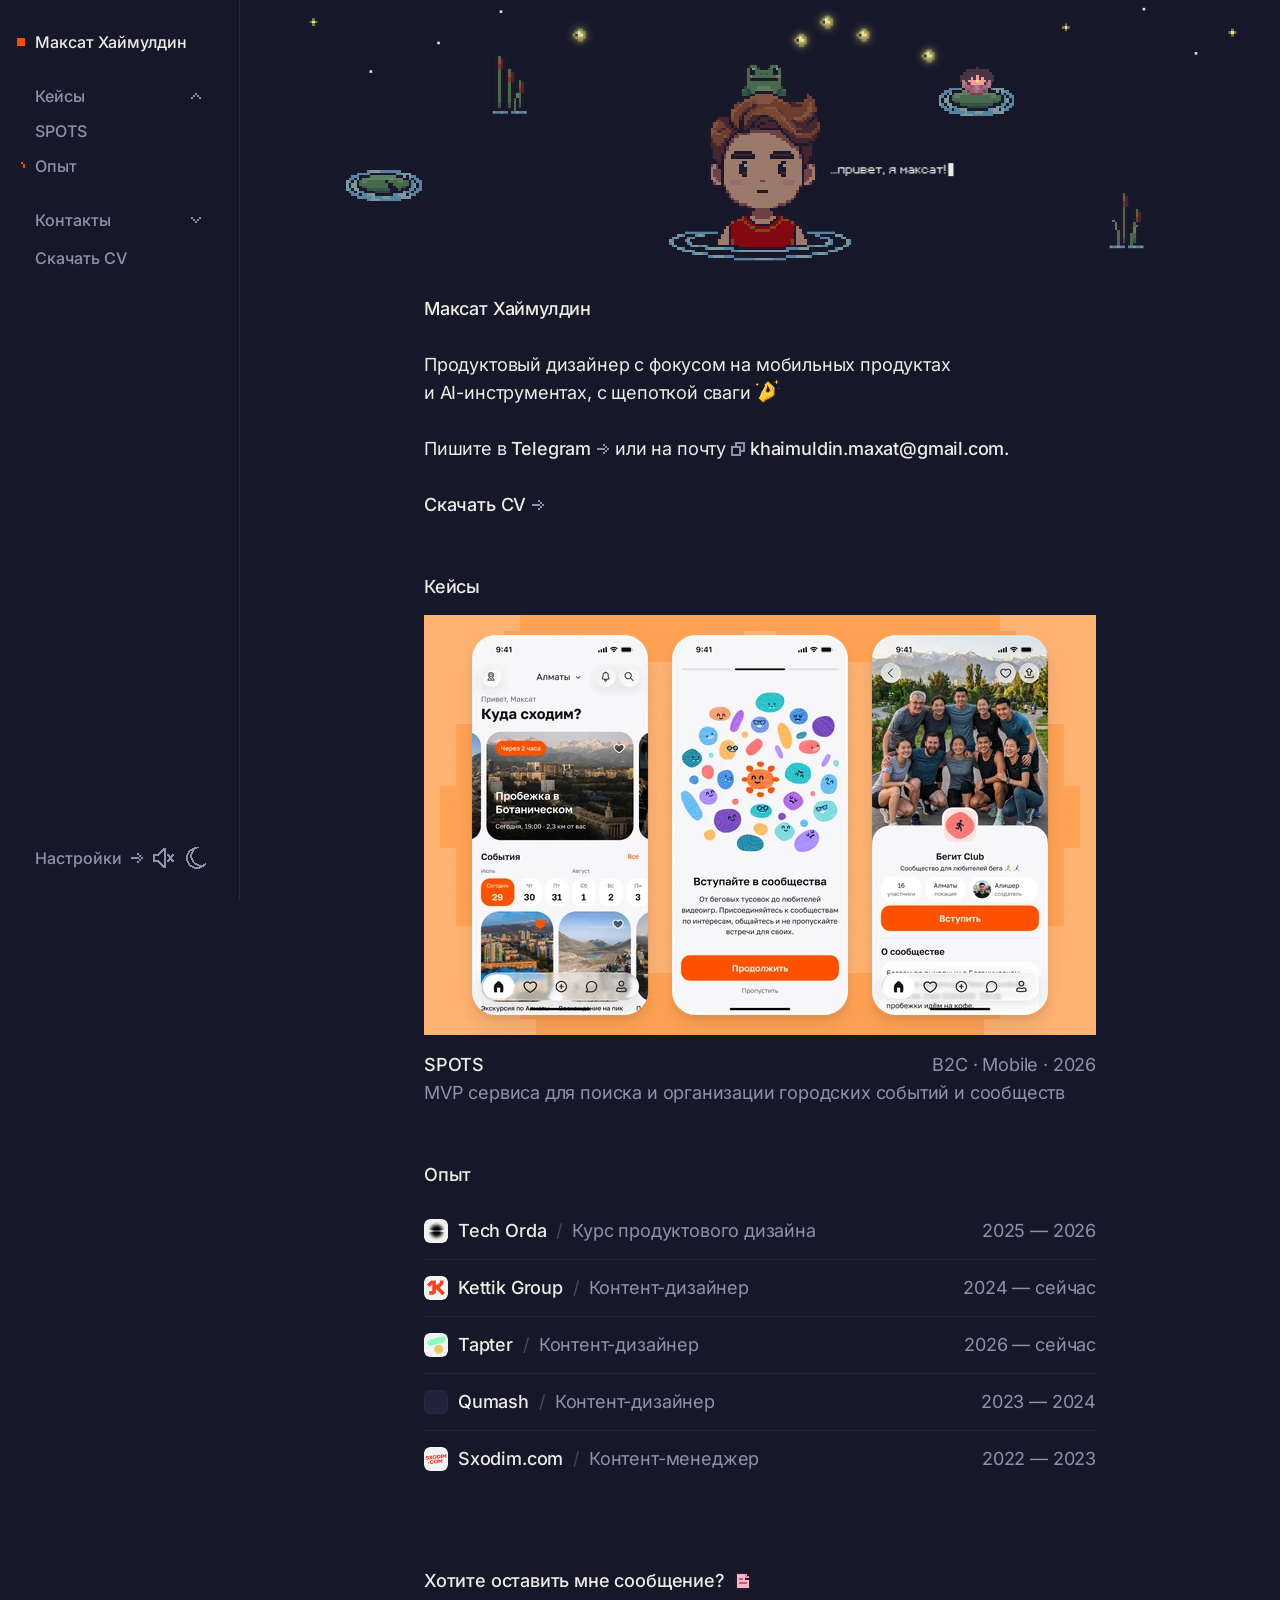
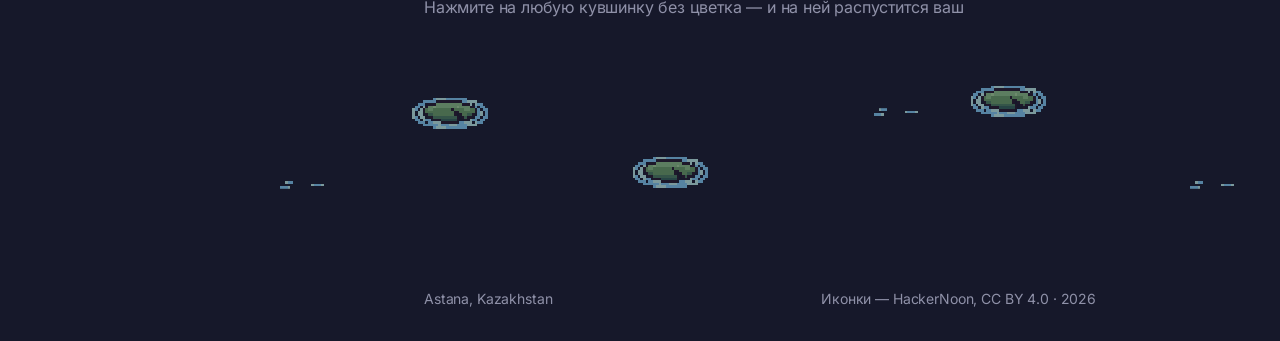
==== commit 30d5237d: "Настройки внизу меню: ровные промежутки по 10 px между словом, стрелкой и иконками Co-Authored-By: C" ====
--- a/index.html
+++ b/index.html
@@ -23,7 +23,7 @@
   <link rel="icon" href="assets/icons/favicon-32.png" sizes="32x32" type="image/png">
   <link rel="apple-touch-icon" href="assets/icons/apple-touch-icon.png">
   <link rel="preload" href="assets/fonts/inter.woff2" as="font" type="font/woff2" crossorigin>
-  <link rel="stylesheet" href="assets/css/site.css?v=202611272227">
+  <link rel="stylesheet" href="assets/css/site.css?v=202611272235">
 </head>
 <body>
 <div class="layout">
@@ -203,9 +203,9 @@
   </main>
 
 </div>
-<script src="assets/js/site.js?v=202611272227"></script>
-<script src="assets/js/pond.js?v=202611272227"></script>
-<script src="assets/js/waves.js?v=202611272227"></script>
-<script src="assets/js/messages.js?v=202611272227"></script>
+<script src="assets/js/site.js?v=202611272235"></script>
+<script src="assets/js/pond.js?v=202611272235"></script>
+<script src="assets/js/waves.js?v=202611272235"></script>
+<script src="assets/js/messages.js?v=202611272235"></script>
 </body>
 </html>
--- a/assets/css/site.css
+++ b/assets/css/site.css
@@ -98,15 +98,17 @@
 .sidebar__logo { color: var(--text); justify-content: flex-start; }
 .sidebar__menu { display: flex; flex-direction: column; gap: 16px; }
 /* Иконки HackerNoon Pixel Icon Library (CC BY 4.0, подпись в футере): 24 px, сетка 1:1, кнопка 32 px */
-.sidebar__tools { display: flex; align-items: center; gap: 0; padding: 3px 0; }
-/* «Настройки →» указывает на иконки; видимые промежутки: слово–стрелка 4, стрелка–иконка и между иконками 8.
-   Правый край второй иконки совпадает со стрелками «Кейсов» и «Контактов» */
-.sidebar__tools-label { display: inline-flex; align-items: center; gap: 4px; margin-right: 4px; font-size: 16px; line-height: 24px; color: var(--text-2); white-space: nowrap; }
+.sidebar__tools { display: flex; align-items: center; gap: 0; padding: 7px 0; }
+/* «Настройки →» указывает на иконки. Видимые промежутки слово–стрелка, стрелка–иконка и между иконками — по 10 px
+   (с учётом пустых краёв у самих картинок) */
+.sidebar__tools-label { display: inline-flex; align-items: center; gap: 7px; margin-right: 7px; font-size: 16px; line-height: 24px; color: var(--text-2); white-space: nowrap; }
 .sidebar__tools-label svg { width: 16px; height: 16px; flex: none; }
-.tool { position: relative; flex: none; display: grid; place-items: center; width: 32px; height: 32px; color: var(--text-2); transition: color 150ms ease; }
+.tool { position: relative; flex: none; display: grid; place-items: center; width: 24px; height: 24px; color: var(--text-2); transition: color 150ms ease; }
 
 .tool:hover, .tool:focus-visible { color: var(--text); }
 .tool__ico { width: 24px; height: 24px; shape-rendering: crispEdges; }
+.tool + .tool { margin-left: 8px; }
+.tool::before { content: ""; position: absolute; inset: -4px; } /* площадь нажатия 32 px */
 /* При наведении иконка чуть приподнимается */
 .tool__ico { transition: transform 150ms ease; }
 .tool:hover .tool__ico, .tool:focus-visible .tool__ico { transform: translateY(-2px); }
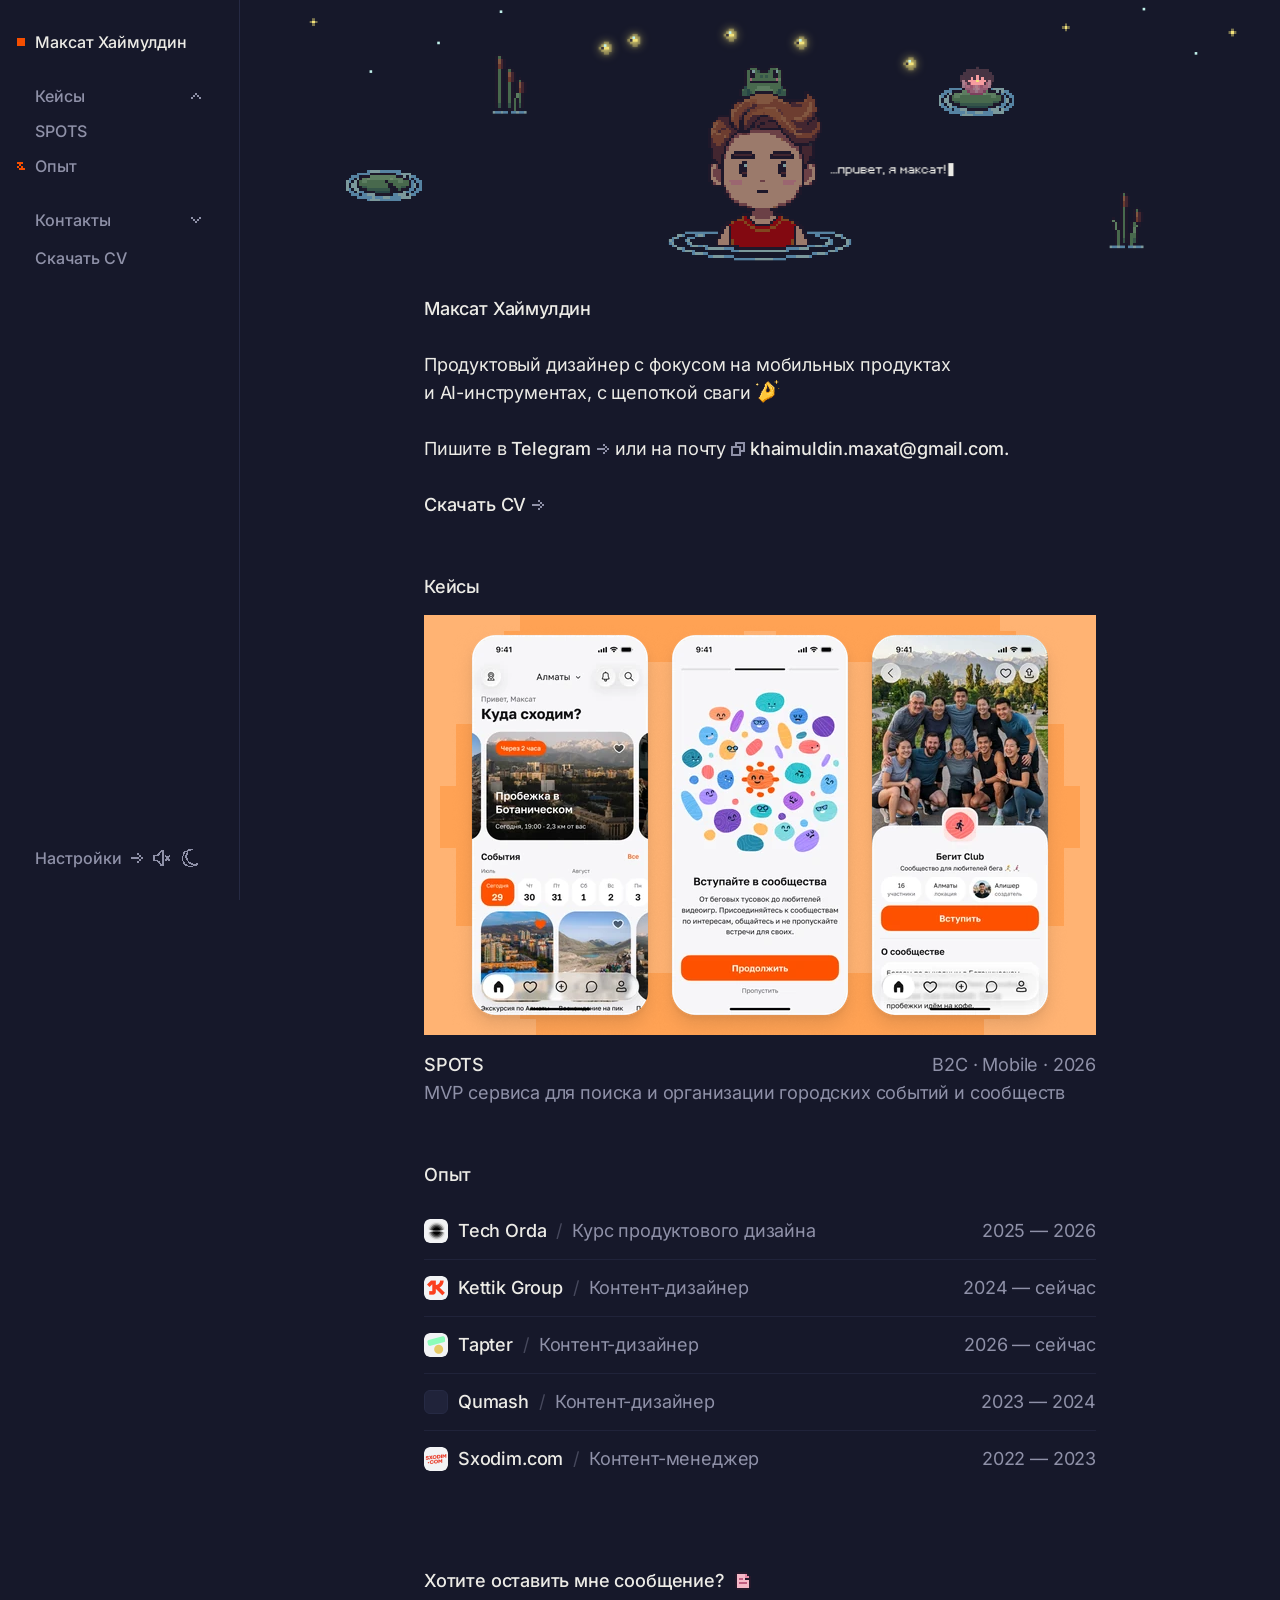
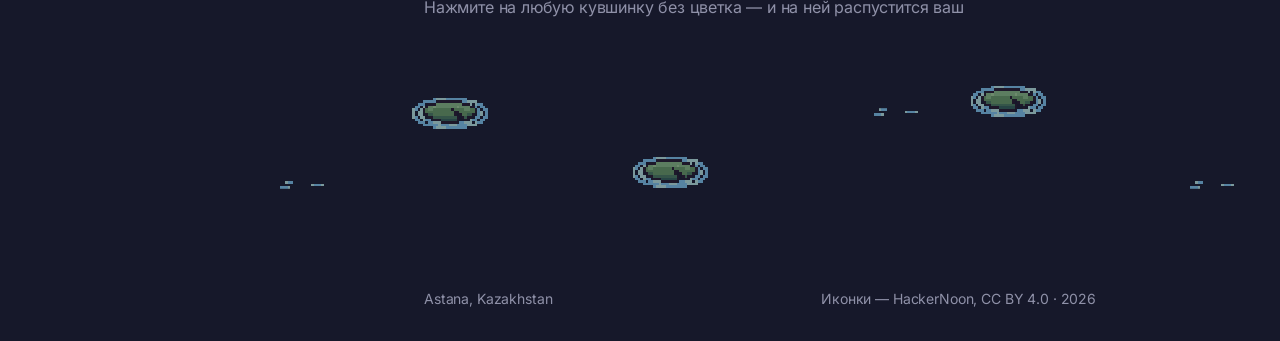
==== commit c3b99fdd: "Иконки настроек 20 px Co-Authored-By: Claude Opus 5.5 <noreply@anthropic.com> Claude-Session: https:" ====
--- a/index.html
+++ b/index.html
@@ -23,7 +23,7 @@
   <link rel="icon" href="assets/icons/favicon-32.png" sizes="32x32" type="image/png">
   <link rel="apple-touch-icon" href="assets/icons/apple-touch-icon.png">
   <link rel="preload" href="assets/fonts/inter.woff2" as="font" type="font/woff2" crossorigin>
-  <link rel="stylesheet" href="assets/css/site.css?v=202611272235">
+  <link rel="stylesheet" href="assets/css/site.css?v=202611272238">
 </head>
 <body>
 <div class="layout">
@@ -203,9 +203,9 @@
   </main>
 
 </div>
-<script src="assets/js/site.js?v=202611272235"></script>
-<script src="assets/js/pond.js?v=202611272235"></script>
-<script src="assets/js/waves.js?v=202611272235"></script>
-<script src="assets/js/messages.js?v=202611272235"></script>
+<script src="assets/js/site.js?v=202611272238"></script>
+<script src="assets/js/pond.js?v=202611272238"></script>
+<script src="assets/js/waves.js?v=202611272238"></script>
+<script src="assets/js/messages.js?v=202611272238"></script>
 </body>
 </html>
--- a/assets/css/site.css
+++ b/assets/css/site.css
@@ -97,18 +97,18 @@
 .sidebar__top { display: flex; flex-direction: column; gap: 16px; min-width: 0; }
 .sidebar__logo { color: var(--text); justify-content: flex-start; }
 .sidebar__menu { display: flex; flex-direction: column; gap: 16px; }
-/* Иконки HackerNoon Pixel Icon Library (CC BY 4.0, подпись в футере): 24 px, сетка 1:1, кнопка 32 px */
-.sidebar__tools { display: flex; align-items: center; gap: 0; padding: 7px 0; }
+/* Иконки HackerNoon Pixel Icon Library (CC BY 4.0, подпись в футере): сетка 24, показываем 20 px */
+.sidebar__tools { display: flex; align-items: center; gap: 0; padding: 7px 0; min-height: 38px; }
 /* «Настройки →» указывает на иконки. Видимые промежутки слово–стрелка, стрелка–иконка и между иконками — по 10 px
    (с учётом пустых краёв у самих картинок) */
 .sidebar__tools-label { display: inline-flex; align-items: center; gap: 7px; margin-right: 7px; font-size: 16px; line-height: 24px; color: var(--text-2); white-space: nowrap; }
 .sidebar__tools-label svg { width: 16px; height: 16px; flex: none; }
-.tool { position: relative; flex: none; display: grid; place-items: center; width: 24px; height: 24px; color: var(--text-2); transition: color 150ms ease; }
+.tool { position: relative; flex: none; display: grid; place-items: center; width: 20px; height: 20px; color: var(--text-2); transition: color 150ms ease; }
 
 .tool:hover, .tool:focus-visible { color: var(--text); }
-.tool__ico { width: 24px; height: 24px; shape-rendering: crispEdges; }
+.tool__ico { width: 20px; height: 20px; shape-rendering: crispEdges; }
 .tool + .tool { margin-left: 8px; }
-.tool::before { content: ""; position: absolute; inset: -4px; } /* площадь нажатия 32 px */
+.tool::before { content: ""; position: absolute; inset: -6px; } /* площадь нажатия 32 px */
 /* При наведении иконка чуть приподнимается */
 .tool__ico { transition: transform 150ms ease; }
 .tool:hover .tool__ico, .tool:focus-visible .tool__ico { transform: translateY(-2px); }
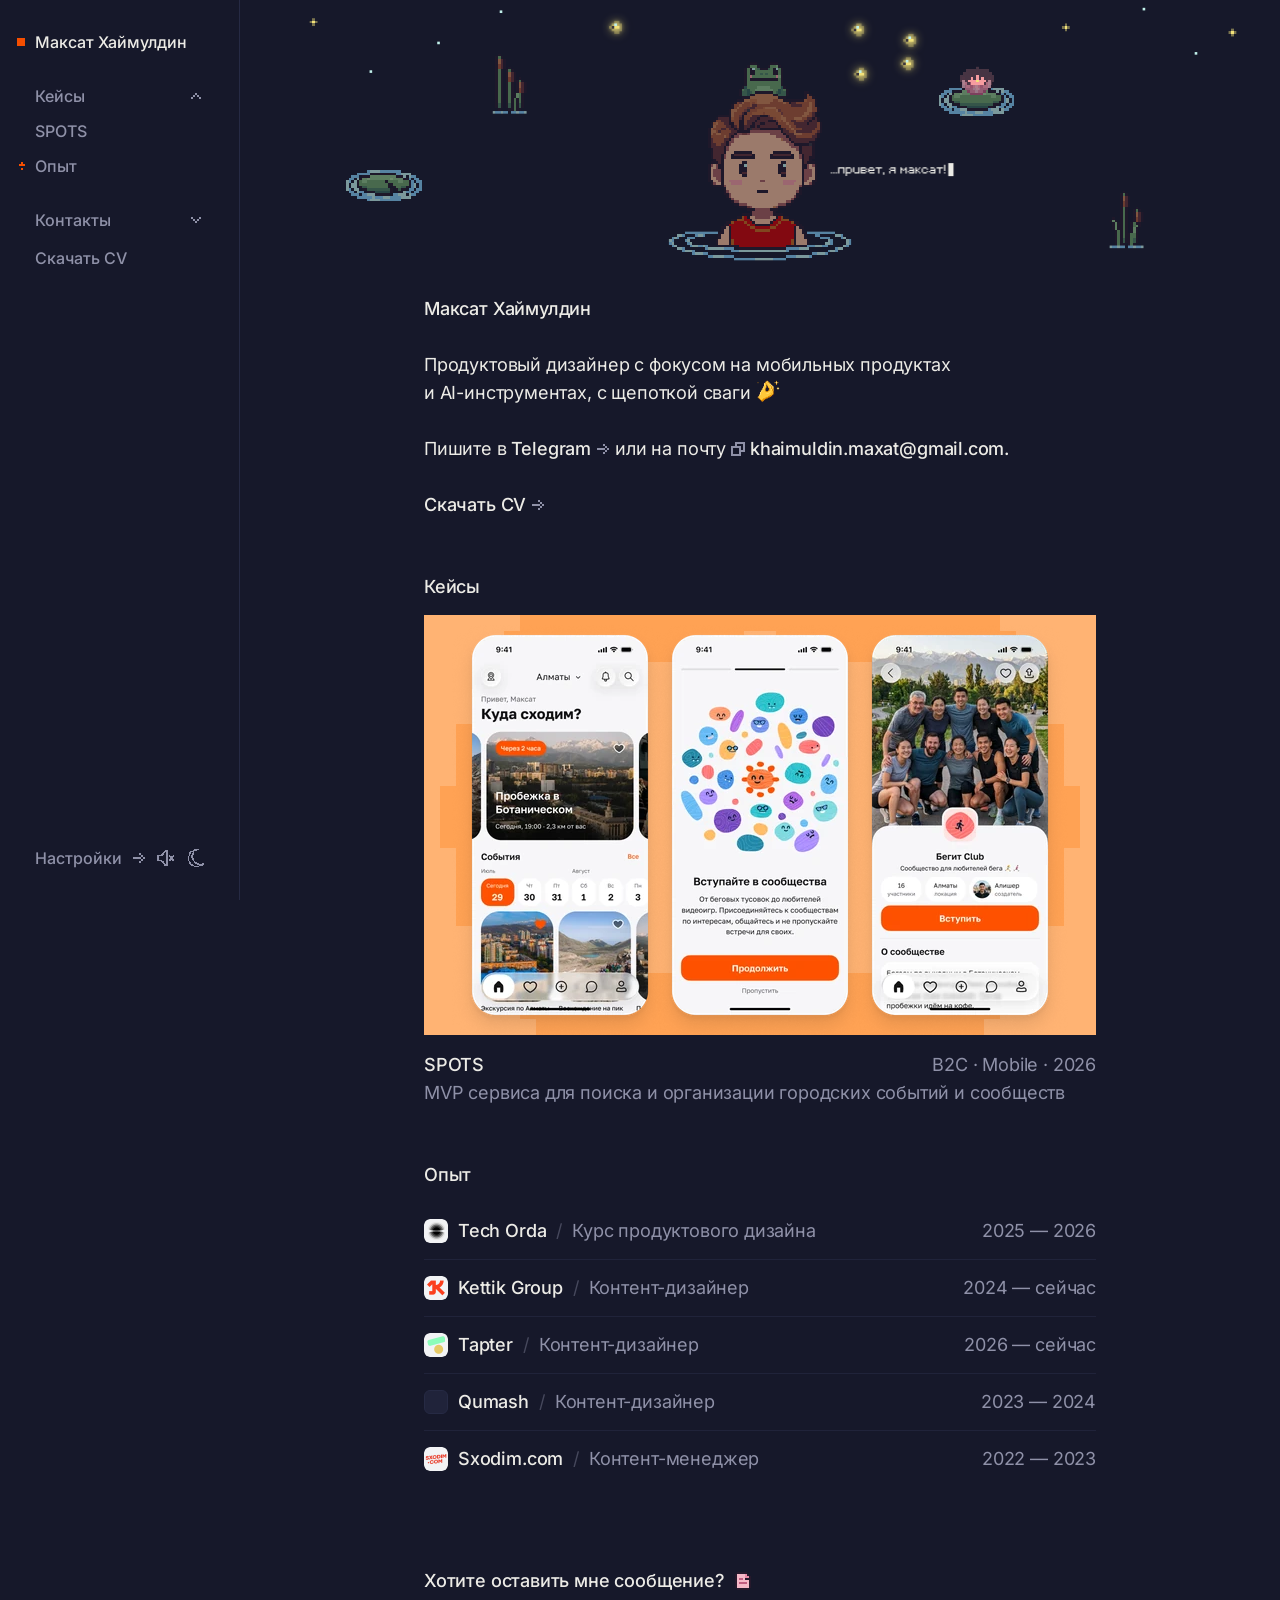
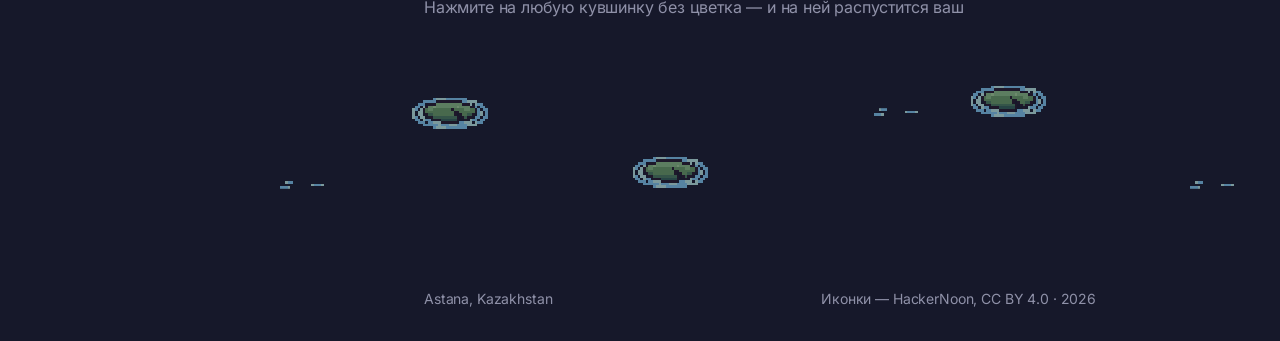
==== commit 9380fce3: "Настройки: промежутки по 12 px, справа отступ как слева Co-Authored-By: Claude Opus 5.5 <noreply@ant" ====
--- a/index.html
+++ b/index.html
@@ -23,7 +23,7 @@
   <link rel="icon" href="assets/icons/favicon-32.png" sizes="32x32" type="image/png">
   <link rel="apple-touch-icon" href="assets/icons/apple-touch-icon.png">
   <link rel="preload" href="assets/fonts/inter.woff2" as="font" type="font/woff2" crossorigin>
-  <link rel="stylesheet" href="assets/css/site.css?v=202611272238">
+  <link rel="stylesheet" href="assets/css/site.css?v=202611272242">
 </head>
 <body>
 <div class="layout">
@@ -203,9 +203,9 @@
   </main>
 
 </div>
-<script src="assets/js/site.js?v=202611272238"></script>
-<script src="assets/js/pond.js?v=202611272238"></script>
-<script src="assets/js/waves.js?v=202611272238"></script>
-<script src="assets/js/messages.js?v=202611272238"></script>
+<script src="assets/js/site.js?v=202611272242"></script>
+<script src="assets/js/pond.js?v=202611272242"></script>
+<script src="assets/js/waves.js?v=202611272242"></script>
+<script src="assets/js/messages.js?v=202611272242"></script>
 </body>
 </html>
--- a/assets/css/site.css
+++ b/assets/css/site.css
@@ -99,15 +99,16 @@
 .sidebar__menu { display: flex; flex-direction: column; gap: 16px; }
 /* Иконки HackerNoon Pixel Icon Library (CC BY 4.0, подпись в футере): сетка 24, показываем 20 px */
 .sidebar__tools { display: flex; align-items: center; gap: 0; padding: 7px 0; min-height: 38px; }
-/* «Настройки →» указывает на иконки. Видимые промежутки слово–стрелка, стрелка–иконка и между иконками — по 10 px
+/* «Настройки →» указывает на иконки. Видимые промежутки слово–стрелка, стрелка–иконка и между иконками — по 12 px,
+   правый край последней иконки на линии стрелок «Кейсов» и «Контактов»: справа отступ 35, как слева
    (с учётом пустых краёв у самих картинок) */
-.sidebar__tools-label { display: inline-flex; align-items: center; gap: 7px; margin-right: 7px; font-size: 16px; line-height: 24px; color: var(--text-2); white-space: nowrap; }
+.sidebar__tools-label { display: inline-flex; align-items: center; gap: 9px; margin-right: 9px; font-size: 16px; line-height: 24px; color: var(--text-2); white-space: nowrap; }
 .sidebar__tools-label svg { width: 16px; height: 16px; flex: none; }
 .tool { position: relative; flex: none; display: grid; place-items: center; width: 20px; height: 20px; color: var(--text-2); transition: color 150ms ease; }
 
 .tool:hover, .tool:focus-visible { color: var(--text); }
 .tool__ico { width: 20px; height: 20px; shape-rendering: crispEdges; }
-.tool + .tool { margin-left: 8px; }
+.tool + .tool { margin-left: 10px; }
 .tool::before { content: ""; position: absolute; inset: -6px; } /* площадь нажатия 32 px */
 /* При наведении иконка чуть приподнимается */
 .tool__ico { transition: transform 150ms ease; }
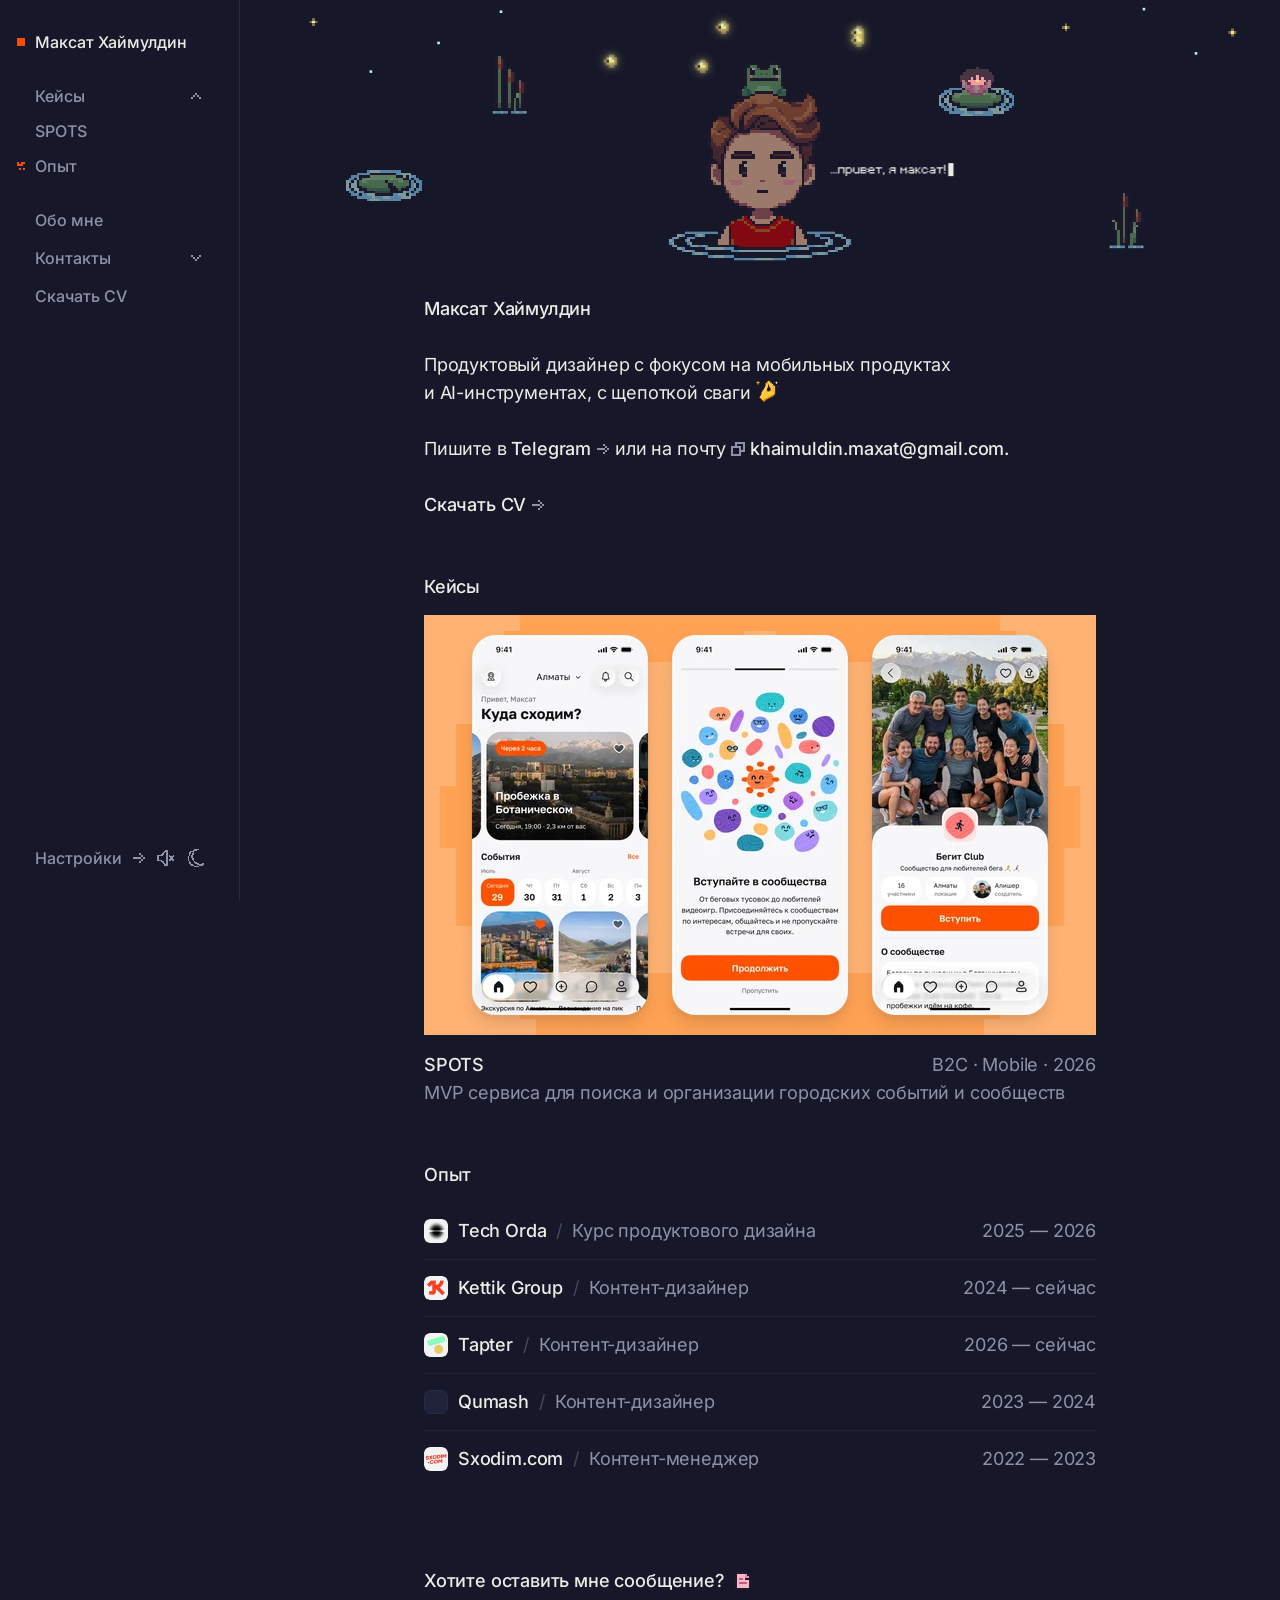
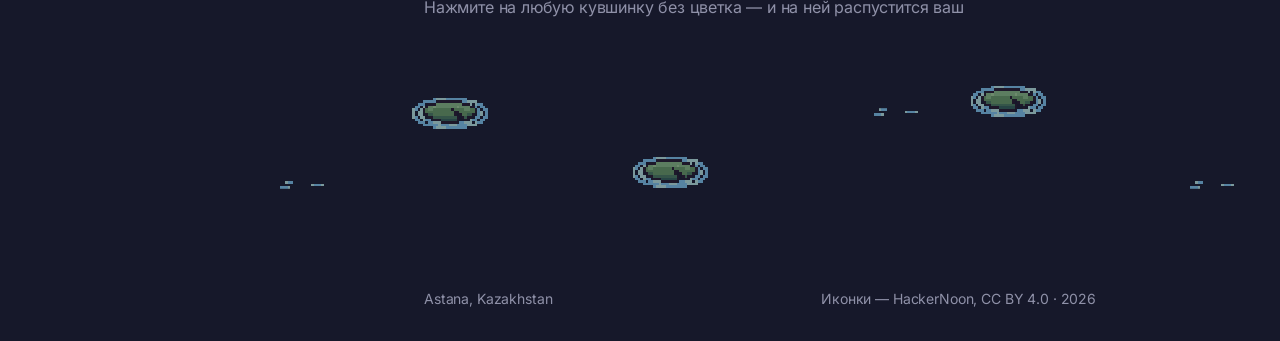
==== commit 26d9134a: "Меню: «Обо мне» во второй группе, пока без страницы Co-Authored-By: Claude Opus 5.5 <noreply@anthrop" ====
--- a/index.html
+++ b/index.html
@@ -23,7 +23,7 @@
   <link rel="icon" href="assets/icons/favicon-32.png" sizes="32x32" type="image/png">
   <link rel="apple-touch-icon" href="assets/icons/apple-touch-icon.png">
   <link rel="preload" href="assets/fonts/inter.woff2" as="font" type="font/woff2" crossorigin>
-  <link rel="stylesheet" href="assets/css/site.css?v=202611272242">
+  <link rel="stylesheet" href="assets/css/site.css?v=202611281404">
 </head>
 <body>
 <div class="layout">
@@ -44,6 +44,7 @@
           <a class="nav-item" href="#experience" data-section="experience">Опыт</a>
         </div>
         <div class="nav-group">
+          <span class="nav-item nav-item--soon" aria-disabled="true" title="Страница скоро появится">Обо мне</span>
           <div class="nav-fold is-closed">
             <button class="nav-item nav-row nav-toggle--row" type="button" aria-expanded="false" aria-controls="nav-contacts">
               <span>Контакты</span><svg class="chev" viewBox="0 0 16 16" aria-hidden="true" fill="currentColor"><path d="M5 9H3v2h2zM7 7H5v2h2zM9 5H7v2h2zM11 7H9v2h2zM13 9h-2v2h2z"/></svg>
@@ -203,9 +204,9 @@
   </main>
 
 </div>
-<script src="assets/js/site.js?v=202611272242"></script>
-<script src="assets/js/pond.js?v=202611272242"></script>
-<script src="assets/js/waves.js?v=202611272242"></script>
-<script src="assets/js/messages.js?v=202611272242"></script>
+<script src="assets/js/site.js?v=202611281404"></script>
+<script src="assets/js/pond.js?v=202611281404"></script>
+<script src="assets/js/waves.js?v=202611281404"></script>
+<script src="assets/js/messages.js?v=202611281404"></script>
 </body>
 </html>
--- a/assets/css/site.css
+++ b/assets/css/site.css
@@ -129,6 +129,8 @@
   transition: color 150ms ease;
 }
 .nav-item:hover, .nav-item[aria-current="page"], .sidebar__logo { color: var(--text); }
+/* «Обо мне» — пункт до появления страницы: не нажимается и не темнеет при наведении */
+.nav-item--soon, .nav-item--soon:hover { color: var(--text-2); cursor: default; }
 .nav-item--sub { padding: 4px 0; }
 .nav-row { display: flex; align-items: center; justify-content: space-between; width: 100%; }
 .nav-row > .nav-item { flex: 1; }
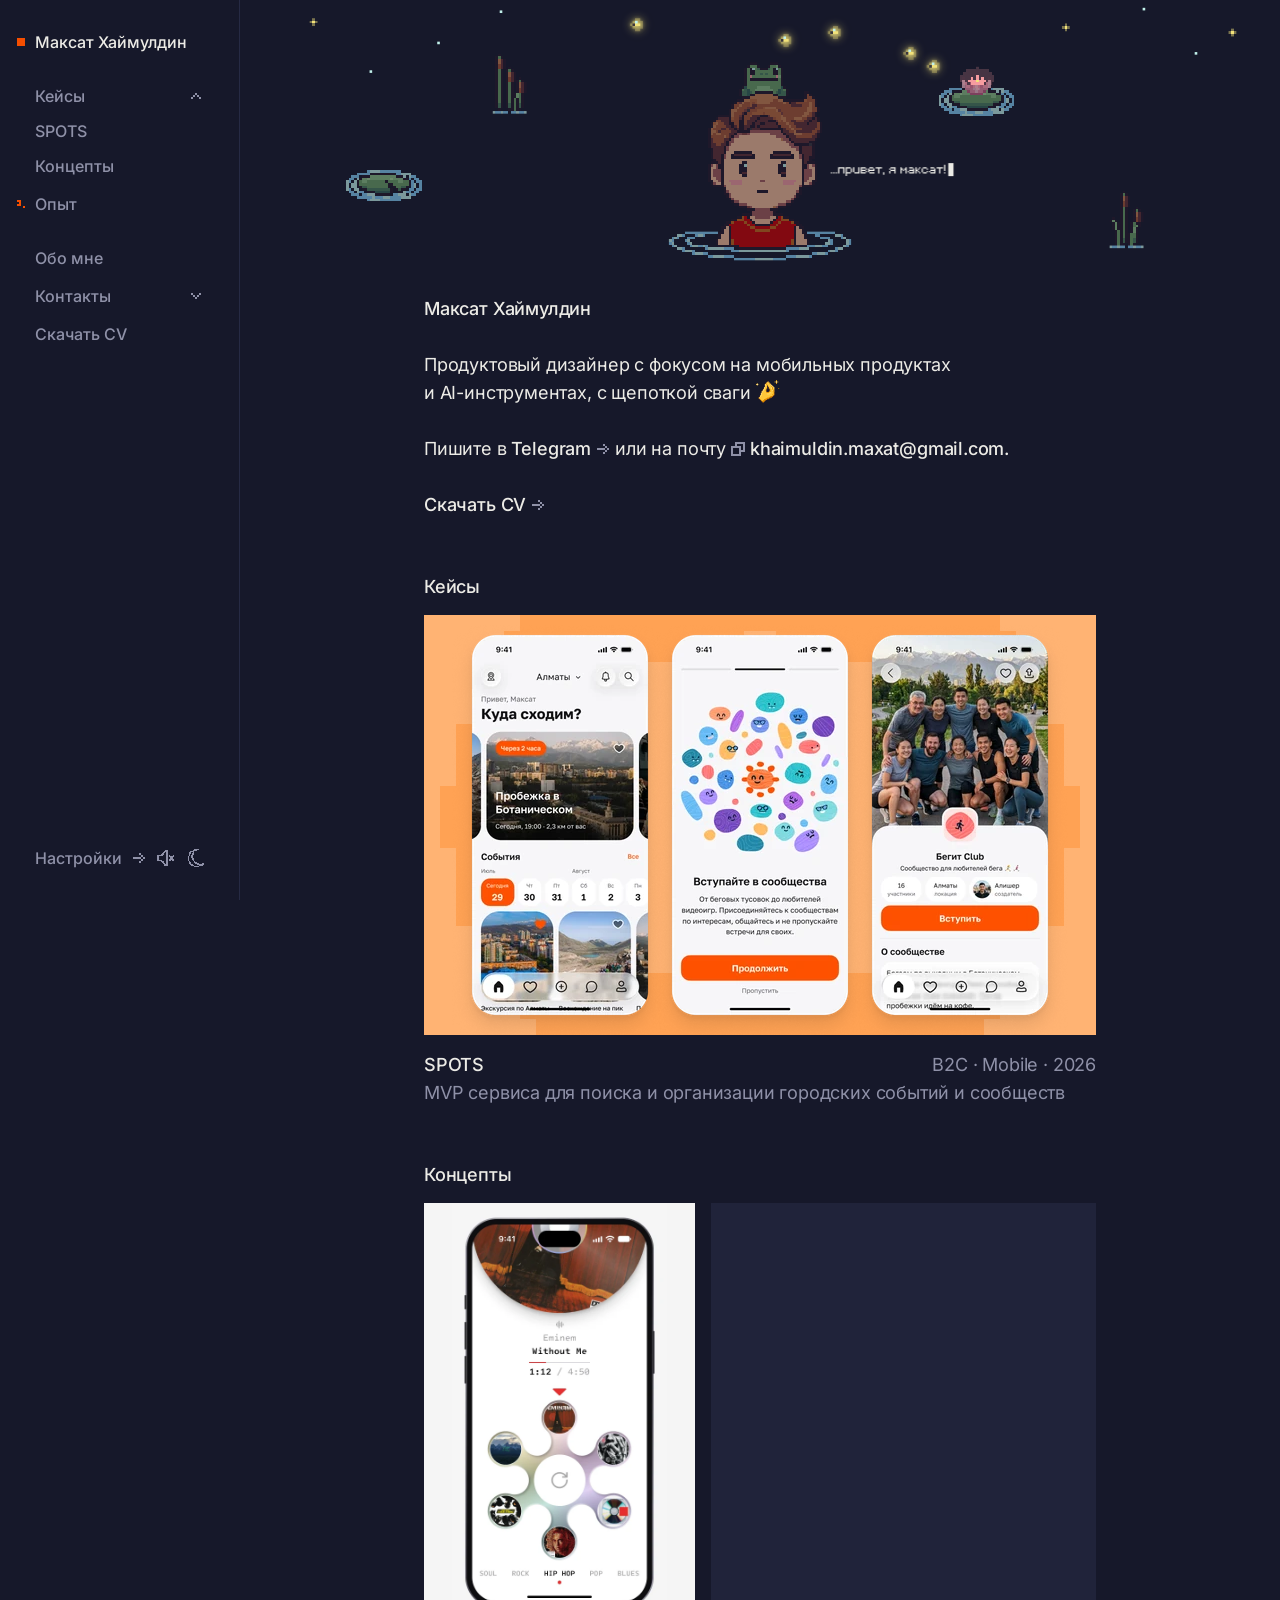
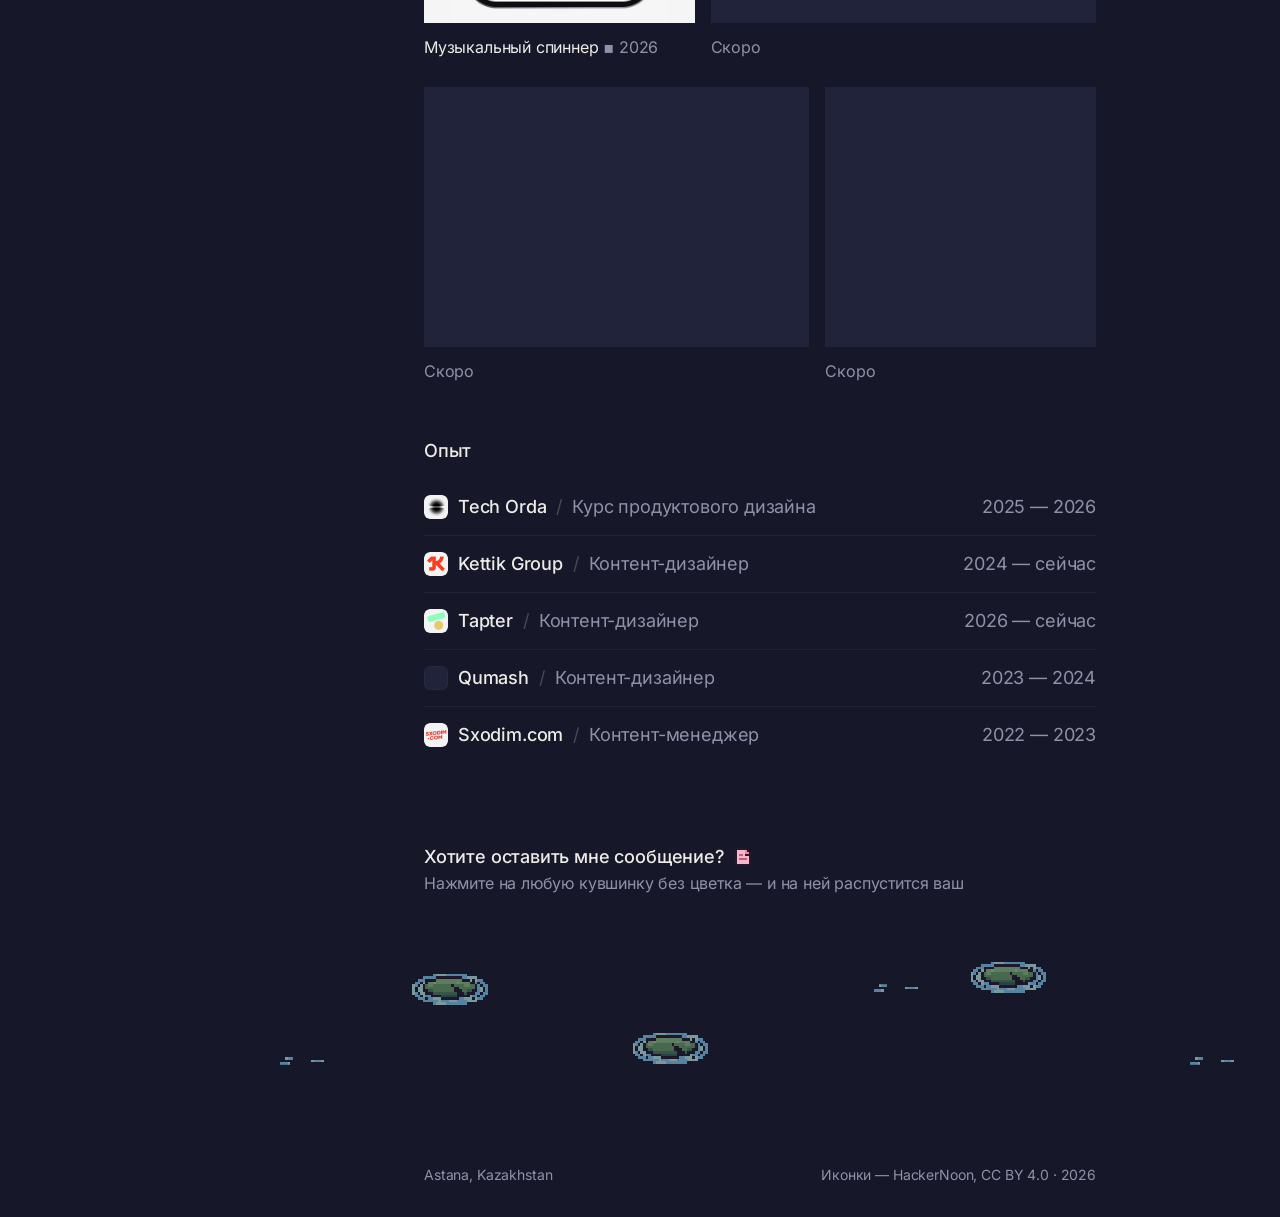
==== commit b6be297e: "Раздел «Концепты» на главной: музыкальный спиннер и три заглушки, пункт в меню Co-Authored-By: Claud" ====
--- a/index.html
+++ b/index.html
@@ -23,7 +23,7 @@
   <link rel="icon" href="assets/icons/favicon-32.png" sizes="32x32" type="image/png">
   <link rel="apple-touch-icon" href="assets/icons/apple-touch-icon.png">
   <link rel="preload" href="assets/fonts/inter.woff2" as="font" type="font/woff2" crossorigin>
-  <link rel="stylesheet" href="assets/css/site.css?v=202611281404">
+  <link rel="stylesheet" href="assets/css/site.css?v=202611281419">
 </head>
 <body>
 <div class="layout">
@@ -41,6 +41,7 @@
               <li><a class="nav-item nav-item--sub" href="spots/">SPOTS</a></li>
             </ul>
           </div>
+          <a class="nav-item" href="#concepts" data-section="concepts">Концепты</a>
           <a class="nav-item" href="#experience" data-section="experience">Опыт</a>
         </div>
         <div class="nav-group">
@@ -140,6 +141,21 @@
           </div>
         </section>
 
+        <section id="concepts">
+          <h2 class="section-header">Концепты</h2>
+          <div class="shots">
+            <figure class="shot shot--a">
+              <div class="shot__media" style="background:#f5f5f5">
+                <img src="assets/img/concepts/spinner-poster.webp" alt="Концепт музыкального спиннера: выбор альбома по жанру" width="480" height="940" loading="lazy">
+              </div>
+              <figcaption class="shot__cap">Музыкальный спиннер <span class="muted">▪ 2026</span></figcaption>
+            </figure>
+            <figure class="shot shot--b shot--empty" aria-hidden="true"><div class="shot__media"></div><figcaption class="shot__cap muted">Скоро</figcaption></figure>
+            <figure class="shot shot--c shot--empty" aria-hidden="true"><div class="shot__media"></div><figcaption class="shot__cap muted">Скоро</figcaption></figure>
+            <figure class="shot shot--d shot--empty" aria-hidden="true"><div class="shot__media"></div><figcaption class="shot__cap muted">Скоро</figcaption></figure>
+          </div>
+        </section>
+
         <section id="experience">
           <h2 class="section-header">Опыт</h2>
           <ul class="rows">
@@ -204,9 +220,9 @@
   </main>
 
 </div>
-<script src="assets/js/site.js?v=202611281404"></script>
-<script src="assets/js/pond.js?v=202611281404"></script>
-<script src="assets/js/waves.js?v=202611281404"></script>
-<script src="assets/js/messages.js?v=202611281404"></script>
+<script src="assets/js/site.js?v=202611281419"></script>
+<script src="assets/js/pond.js?v=202611281419"></script>
+<script src="assets/js/waves.js?v=202611281419"></script>
+<script src="assets/js/messages.js?v=202611281419"></script>
 </body>
 </html>
--- a/assets/css/site.css
+++ b/assets/css/site.css
@@ -258,6 +258,23 @@
 .section-header { padding: 14px 0; font-weight: 500; }
 
 .cases { display: flex; flex-direction: column; gap: 28px; }
+/* Концепты: плитка без пустот на сетке из 12 колонок (промежуток 16). Ряд 1: 5 + 7, ряд 2: 7 + 5.
+   В каждом ряду плитки одной высоты, под картинкой подпись «Название ▪ год». Пустые плитки — заглушки до новых шотов */
+.shots { display: grid; grid-template-columns: repeat(12, 1fr); gap: 28px 16px; }
+.shot { display: flex; flex-direction: column; gap: 12px; margin: 0; }
+.shot__media { position: relative; height: 420px; background: var(--subtle); overflow: hidden; }
+.shot__media img, .shot__media video { display: block; width: 100%; height: 100%; object-fit: contain; }
+.shot__cap { font-size: 16px; line-height: 24px; }
+.shot--a { grid-column: span 5; }
+.shot--b { grid-column: span 7; }
+.shot--c { grid-column: span 7; }
+.shot--d { grid-column: span 5; }
+.shot--c .shot__media, .shot--d .shot__media { height: 260px; }
+@media (max-width: 720px) {
+  .shots { grid-template-columns: 1fr; }
+  .shot--a, .shot--b, .shot--c, .shot--d { grid-column: auto; }
+  .shot--empty .shot__media { height: 200px; }
+}
 .case-card { display: flex; flex-direction: column; gap: 16px; transition: transform 160ms var(--ease); }
 .case-card:active { transform: scale(.98); }
 .case-card__preview { position: relative; aspect-ratio: 16 / 10; background: var(--subtle); overflow: hidden; }
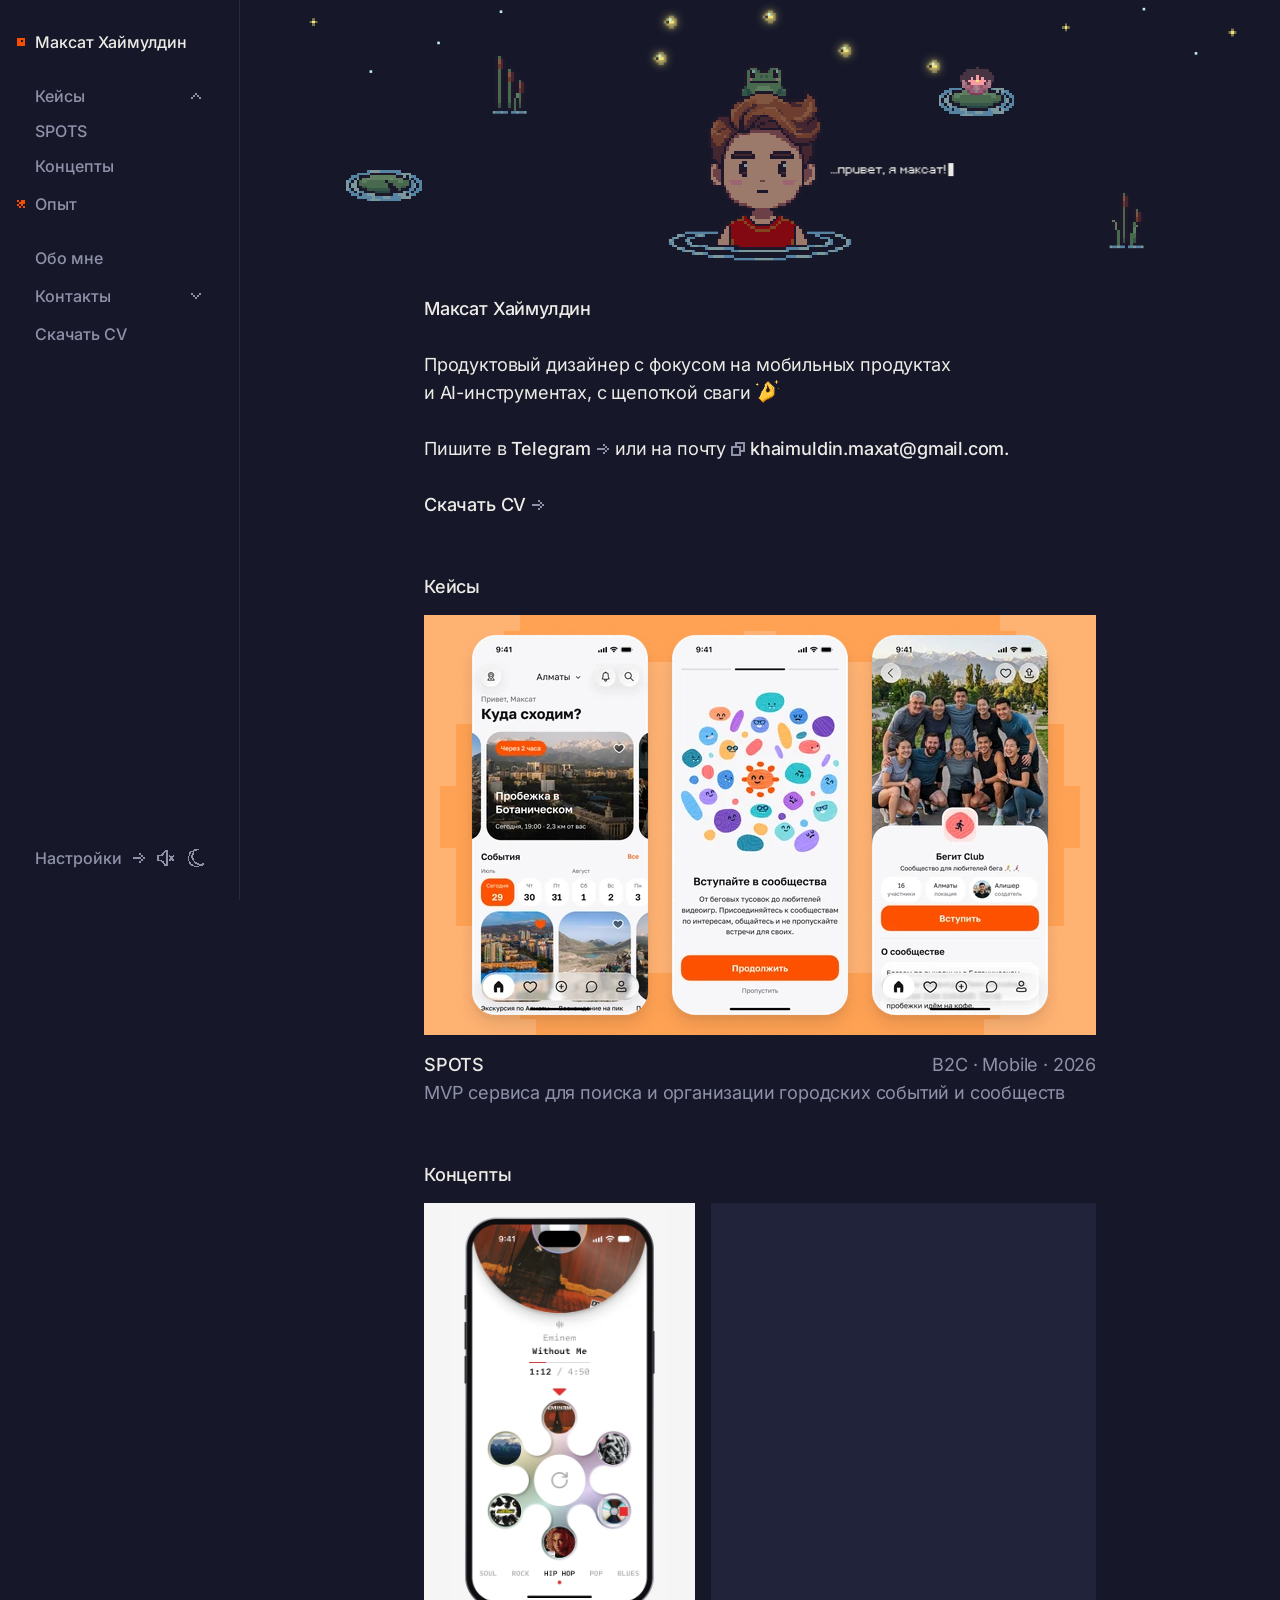
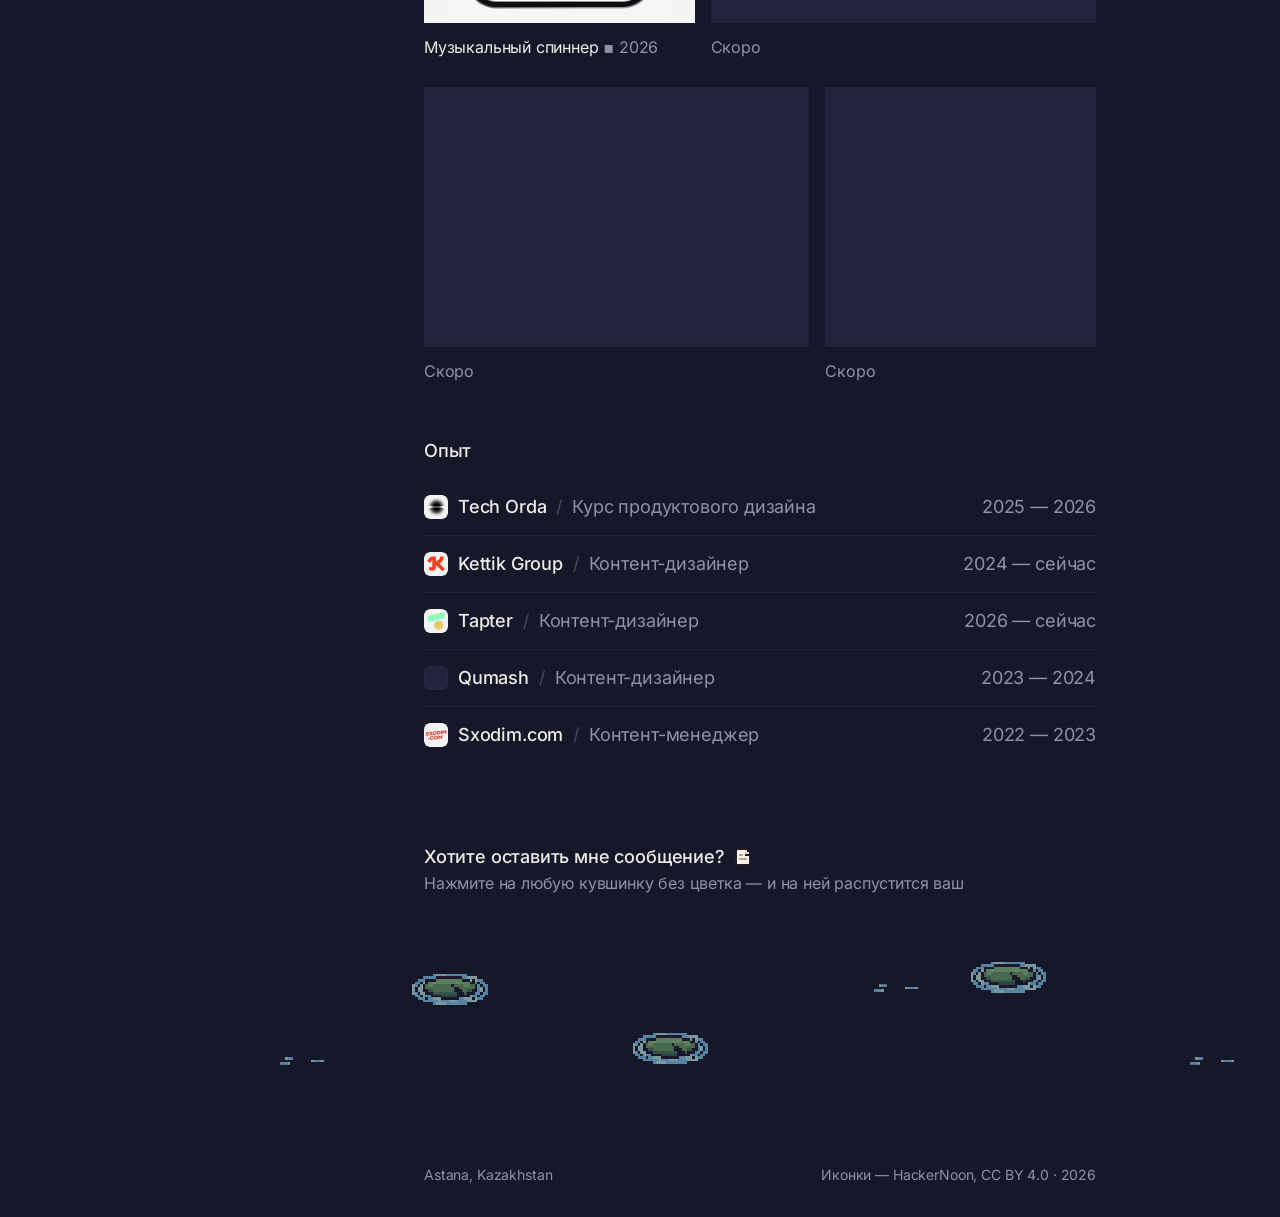
==== commit 8564adce: "Кейсы: каждый клик и раскрывает/сворачивает список, и ведёт к кейсам Co-Authored-By: Claude Opus 5.5" ====
--- a/index.html
+++ b/index.html
@@ -23,7 +23,7 @@
   <link rel="icon" href="assets/icons/favicon-32.png" sizes="32x32" type="image/png">
   <link rel="apple-touch-icon" href="assets/icons/apple-touch-icon.png">
   <link rel="preload" href="assets/fonts/inter.woff2" as="font" type="font/woff2" crossorigin>
-  <link rel="stylesheet" href="assets/css/site.css?v=202611281419">
+  <link rel="stylesheet" href="assets/css/site.css?v=202611281426">
 </head>
 <body>
 <div class="layout">
@@ -220,9 +220,9 @@
   </main>
 
 </div>
-<script src="assets/js/site.js?v=202611281419"></script>
-<script src="assets/js/pond.js?v=202611281419"></script>
-<script src="assets/js/waves.js?v=202611281419"></script>
-<script src="assets/js/messages.js?v=202611281419"></script>
+<script src="assets/js/site.js?v=202611281426"></script>
+<script src="assets/js/pond.js?v=202611281426"></script>
+<script src="assets/js/waves.js?v=202611281426"></script>
+<script src="assets/js/messages.js?v=202611281426"></script>
 </body>
 </html>
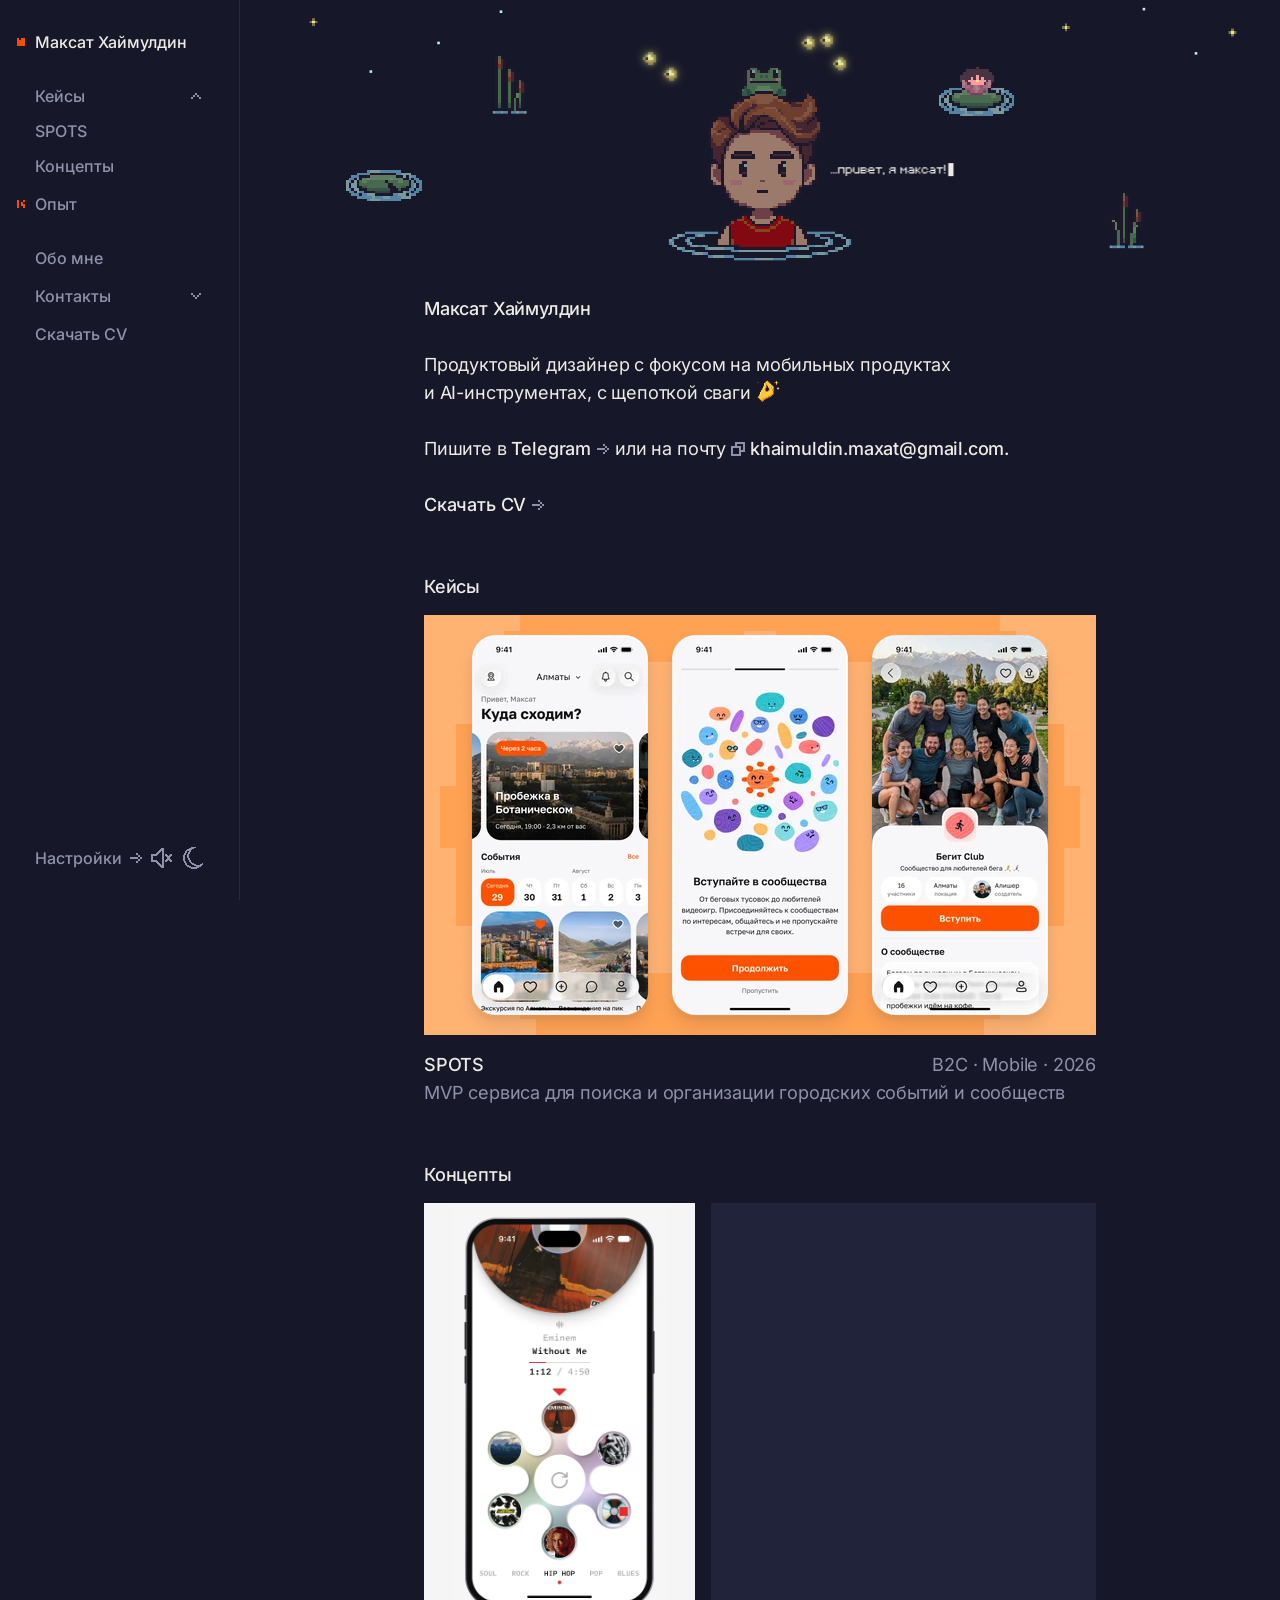
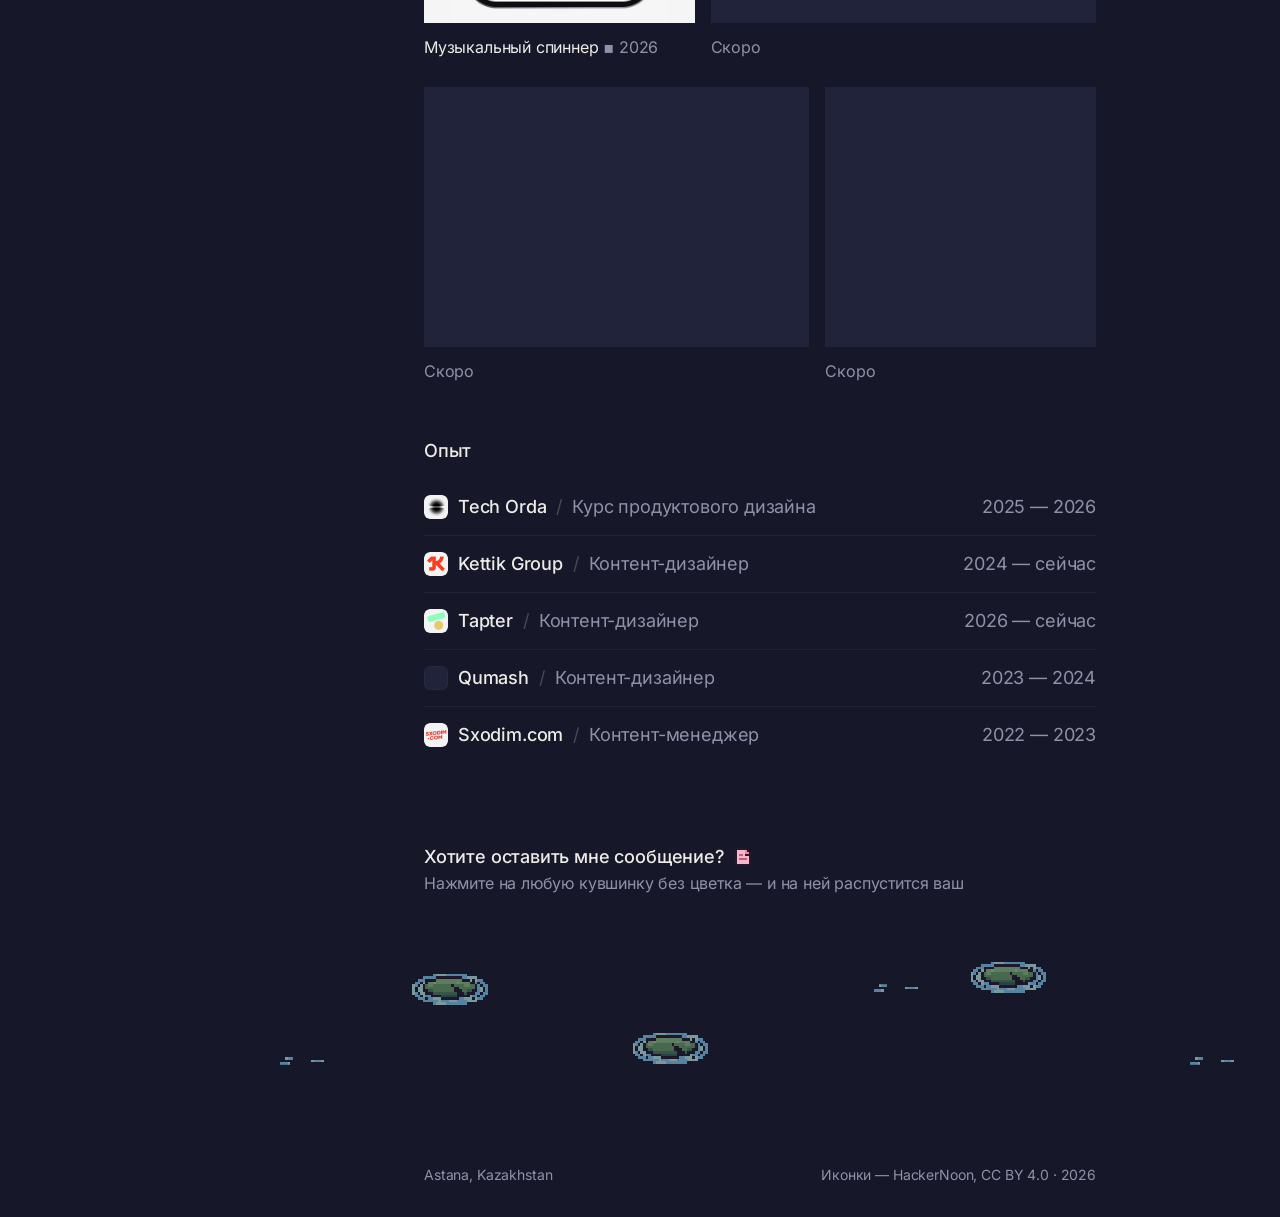
==== commit 7ebd3e1d: "Концепты: видео спиннера вместо картинки; иконки настроек 24 px на целых пикселях Co-Authored-By: Cl" ====
--- a/index.html
+++ b/index.html
@@ -23,7 +23,7 @@
   <link rel="icon" href="assets/icons/favicon-32.png" sizes="32x32" type="image/png">
   <link rel="apple-touch-icon" href="assets/icons/apple-touch-icon.png">
   <link rel="preload" href="assets/fonts/inter.woff2" as="font" type="font/woff2" crossorigin>
-  <link rel="stylesheet" href="assets/css/site.css?v=202611281426">
+  <link rel="stylesheet" href="assets/css/site.css?v=202611281432">
 </head>
 <body>
 <div class="layout">
@@ -146,7 +146,7 @@
           <div class="shots">
             <figure class="shot shot--a">
               <div class="shot__media" style="background:#f5f5f5">
-                <img src="assets/img/concepts/spinner-poster.webp" alt="Концепт музыкального спиннера: выбор альбома по жанру" width="480" height="940" loading="lazy">
+                <video class="js-autoplay" src="assets/img/concepts/spinner.mp4" poster="assets/img/concepts/spinner-poster.webp" width="480" height="940" muted loop playsinline preload="none" aria-label="Концепт музыкального спиннера: выбор альбома по жанру"></video>
               </div>
               <figcaption class="shot__cap">Музыкальный спиннер <span class="muted">▪ 2026</span></figcaption>
             </figure>
@@ -220,9 +220,9 @@
   </main>
 
 </div>
-<script src="assets/js/site.js?v=202611281426"></script>
-<script src="assets/js/pond.js?v=202611281426"></script>
-<script src="assets/js/waves.js?v=202611281426"></script>
-<script src="assets/js/messages.js?v=202611281426"></script>
+<script src="assets/js/site.js?v=202611281432"></script>
+<script src="assets/js/pond.js?v=202611281432"></script>
+<script src="assets/js/waves.js?v=202611281432"></script>
+<script src="assets/js/messages.js?v=202611281432"></script>
 </body>
 </html>
--- a/assets/css/site.css
+++ b/assets/css/site.css
@@ -102,14 +102,16 @@
 /* «Настройки →» указывает на иконки. Видимые промежутки слово–стрелка, стрелка–иконка и между иконками — по 12 px,
    правый край последней иконки на линии стрелок «Кейсов» и «Контактов»: справа отступ 35, как слева
    (с учётом пустых краёв у самих картинок) */
-.sidebar__tools-label { display: inline-flex; align-items: center; gap: 9px; margin-right: 9px; font-size: 16px; line-height: 24px; color: var(--text-2); white-space: nowrap; }
+.sidebar__tools-label { flex: 1 1 auto; display: inline-flex; align-items: center; justify-content: space-between; gap: 6px; margin-right: 6px; font-size: 16px; line-height: 24px; color: var(--text-2); white-space: nowrap; }
 .sidebar__tools-label svg { width: 16px; height: 16px; flex: none; }
-.tool { position: relative; flex: none; display: grid; place-items: center; width: 20px; height: 20px; color: var(--text-2); transition: color 150ms ease; }
+.tool { position: relative; flex: none; display: grid; place-items: center; width: 24px; height: 24px; color: var(--text-2); transition: color 150ms ease; }
 
 .tool:hover, .tool:focus-visible { color: var(--text); }
-.tool__ico { width: 20px; height: 20px; shape-rendering: crispEdges; }
-.tool + .tool { margin-left: 10px; }
-.tool::before { content: ""; position: absolute; inset: -6px; } /* площадь нажатия 32 px */
+.tool__ico { width: 24px; height: 24px; shape-rendering: crispEdges; } /* пиксельные иконки на сетке 24 — только 1:1, иначе мылятся */
+.tool + .tool { margin-left: 7px; }
+.tool:last-child { margin-right: -1px; } /* у иконки 1 px пустоты справа — видимый отступ до края как слева, 36 */
+/* стрелка и иконки прижаты к правому краю, поэтому стоят на целых пикселях и не мылятся на обычных экранах */
+.tool::before { content: ""; position: absolute; inset: -4px; } /* площадь нажатия 32 px */
 /* При наведении иконка чуть приподнимается */
 .tool__ico { transition: transform 150ms ease; }
 .tool:hover .tool__ico, .tool:focus-visible .tool__ico { transform: translateY(-2px); }
